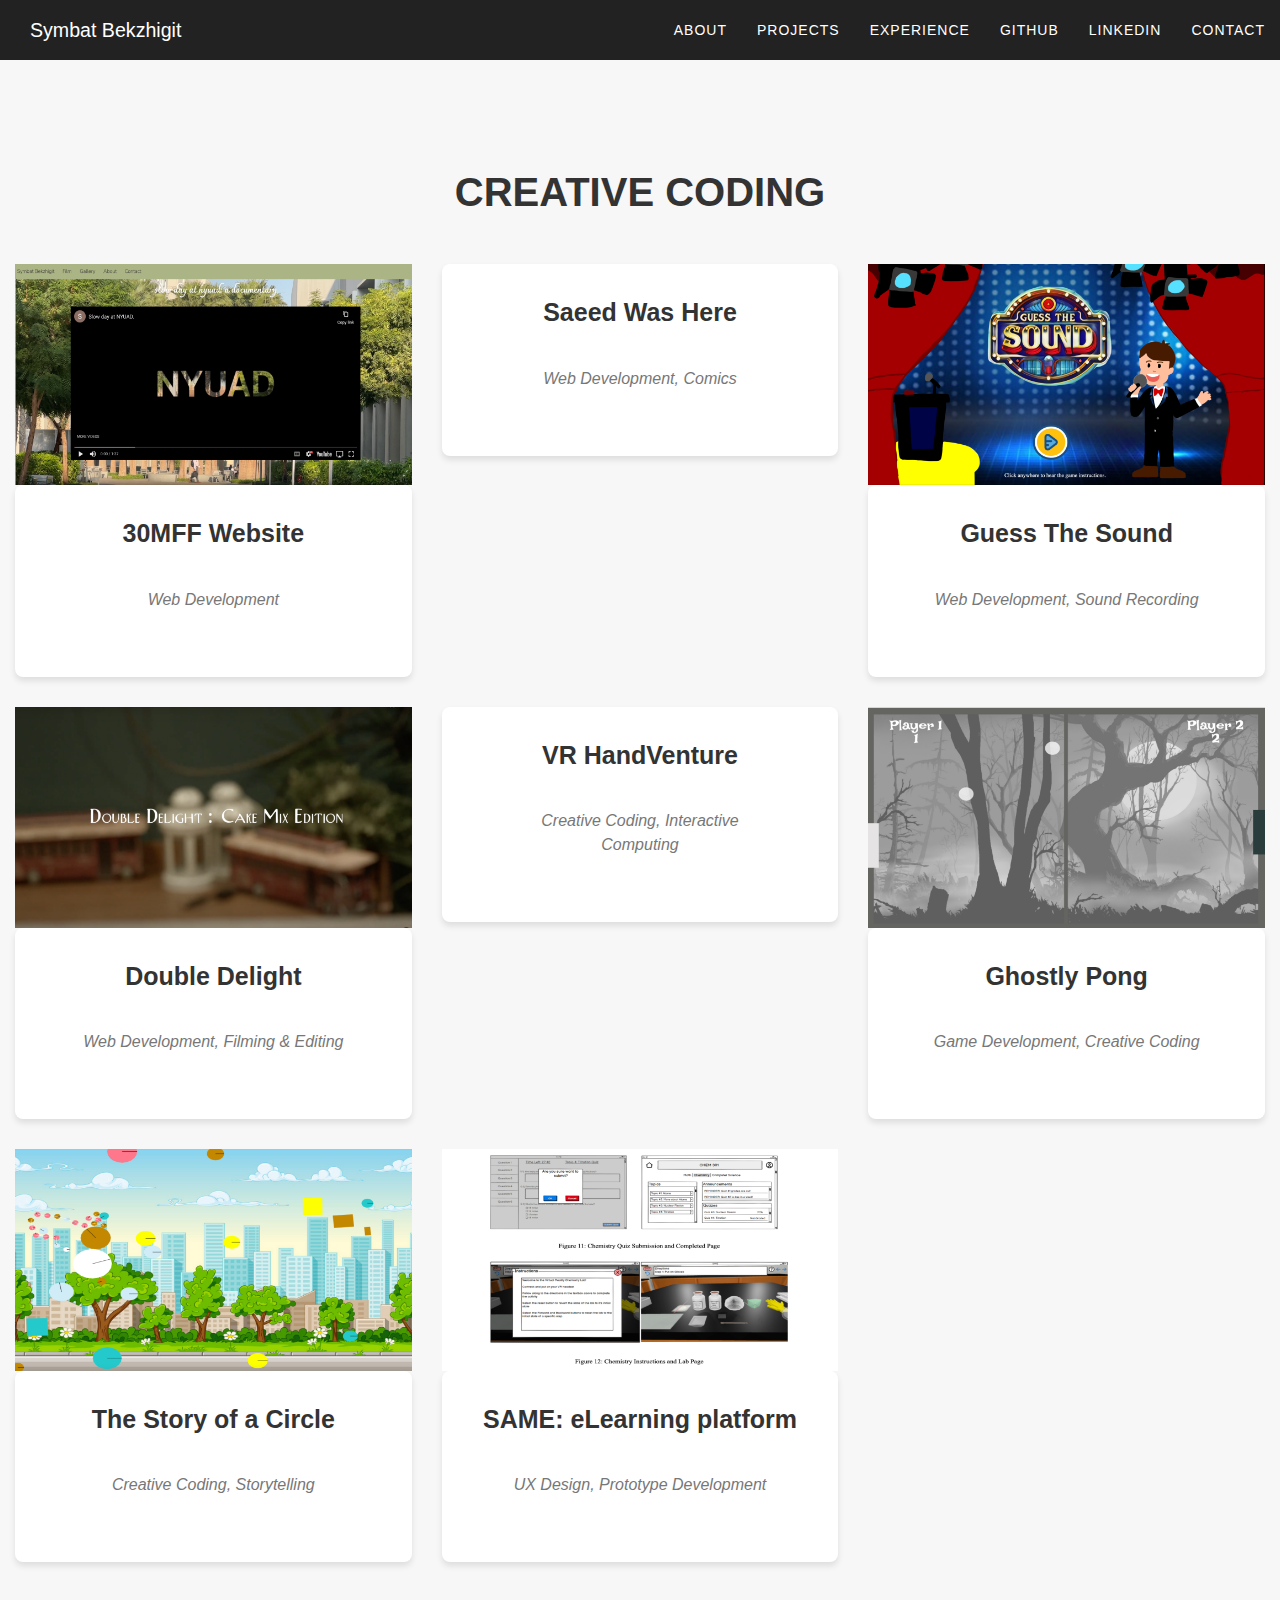
==== creative-coding.html @ 3a305be2 "Separated projects by respective fields" ====
<!DOCTYPE html>
<html lang="en" >
<head>
  <meta charset="UTF-8">
  <title>Portfolio</title>
  <link rel='stylesheet' href='//ajax.googleapis.com/ajax/libs/jqueryui/1.11.2/themes/smoothness/jquery-ui.css'>
<link rel='stylesheet' href='//maxcdn.bootstrapcdn.com/bootstrap/3.2.0/css/bootstrap.min.css'>
<link rel='stylesheet' href='https://startbootstrap.com/templates/agency/font-awesome-4.1.0/css/font-awesome.min.css'><link rel="stylesheet" href="./style.css">
<link href="https://cdnjs.cloudflare.com/ajax/libs/font-awesome/4.7.0/css/font-awesome.min.css" rel="stylesheet">

</head>
<body>
<!-- partial:index.partial.html -->
<body id="page-top" class="index" data-pinterest-extension-installed="cr1.3.4">

    <!-- Navigation -->
    <nav class="navbar navbar-default navbar-fixed-top navbar-shrink">
        <div class="container">
            <!-- Brand and toggle get grouped for better mobile display -->
            <div class="navbar-header page-scroll">
                <button type="button" class="navbar-toggle" data-toggle="collapse" data-target="#bs-example-navbar-collapse-1">
                    <span class="sr-only">Toggle navigation</span>
                    <span class="icon-bar"></span>
                    <span class="icon-bar"></span>
                    <span class="icon-bar"></span>
                </button>
                <a class="navbar-brand page-scroll" href="index.html">Symbat Bekzhigit</a>
            </div>

            <!-- Collect the nav links, forms, and other content for toggling -->
            <div class="collapse navbar-collapse" id="bs-example-navbar-collapse-1">
                <ul class="nav navbar-nav navbar-right">
                    <li class="hidden active">
                        <a href="#page-top"></a>
                    </li>
                    <li class="">
                        <a class="page-scroll" href="index.html">About</a>
                    </li>
                    <li class="">
                        <a class="page-scroll" href="projects.html">Projects</a>
                    </li>
                    <li class="">
                        <a class="page-scroll" href="experience.html">Experience</a>
                    </li>
                    <li class="">
                        <a class="page-scroll" href="https://github.com/symbat-bekzhigit" target="_blank">GitHub</a>
                    </li>
                    <li class="">
                        <a class="page-scroll" href="https://www.linkedin.com/in/symbatbekzhigit/" target="_blank">LinkedIn</a>
                    </li>
                    <li class="">
                        <a class="page-scroll" href="mailto:sb7971@nyu.edu" target="_blank">Contact</a>
                    </li>
                </ul>
            </div>
            <!-- /.navbar-collapse -->
        </div>
        <!-- /.container-fluid -->
    </nav>



    <section id="portfolio" class="bg-light-gray">
        <div class="container">
            <div class="row">
                <div class="col-lg-12 text-center">
                    <h2 class="section-heading">Creative Coding</h2>
                </div>
            </div>
            <div class="row">
                <div class="col-md-4 col-sm-6 portfolio-item">
                    <a href="#portfolioModal1" class="portfolio-link" data-toggle="modal">
                        <div class="portfolio-hover">
                            <div class="portfolio-hover-content">
                                <i class="fa fa-plus fa-3x"></i>
                            </div>
                        </div>
                        <img src="./images/30mff_image.png" class="img-responsive" alt="">

                    </a>
                    <div class="portfolio-caption">
                        <h4>30MFF Website</h4>
                        <p class="text-muted">Web Development</p>
                    </div>
                </div>
                <div class="col-md-4 col-sm-6 portfolio-item">
                    <a href="#portfolioModal2" class="portfolio-link" data-toggle="modal">
                        <div class="portfolio-hover">
                            <div class="portfolio-hover-content">
                                <i class="fa fa-plus fa-3x"></i>
                            </div>
                        </div>
                        <img src="./images/comic_image.png" class="img-responsive" alt="">
                    </a>
                    <div class="portfolio-caption">
                        <h4>Saeed Was Here</h4>
                        <p class="text-muted">Web Development, Comics</p>
                    </div>
                </div>
                <div class="col-md-4 col-sm-6 portfolio-item">
                    <a href="#portfolioModal3" class="portfolio-link" data-toggle="modal">
                        <div class="portfolio-hover">
                            <div class="portfolio-hover-content">
                                <i class="fa fa-plus fa-3x"></i>
                            </div>
                        </div>
                        <img src="./images/gts_image.png" class="img-responsive" alt="">
                    </a>
                    <div class="portfolio-caption">
                        <h4>Guess The Sound</h4>
                        <p class="text-muted">Web Development, Sound Recording</p>
                    </div>
                </div>
                <div class="col-md-4 col-sm-6 portfolio-item">
                    <a href="#portfolioModal4" class="portfolio-link" data-toggle="modal">
                        <div class="portfolio-hover">
                            <div class="portfolio-hover-content">
                                <i class="fa fa-plus fa-3x"></i>
                            </div>
                        </div>
                        <img src="./images/dd_image.png" class="img-responsive" alt="">
                    </a>
                    <div class="portfolio-caption">
                        <h4>Double Delight</h4>
                        <p class="text-muted">Web Development, Filming & Editing</p>
                    </div>
                </div>
                <div class="col-md-4 col-sm-6 portfolio-item">
                    <a href="#portfolioModal5" class="portfolio-link" data-toggle="modal">
                        <div class="portfolio-hover">
                            <div class="portfolio-hover-content">
                                <i class="fa fa-plus fa-3x"></i>
                            </div>
                        </div>
                        <img src="./images/handventure_image.png" class="img-responsive" alt="">
                    </a>
                    <div class="portfolio-caption">
                        <h4>VR HandVenture</h4>
                        <p class="text-muted">Creative Coding, Interactive Computing</p>
                    </div>
                </div>

                <div class="col-md-4 col-sm-6 portfolio-item">
                    <a href="#portfolioModal6" class="portfolio-link" data-toggle="modal">
                        <div class="portfolio-hover">
                            <div class="portfolio-hover-content">
                                <i class="fa fa-plus fa-3x"></i>
                            </div>
                        </div>
                        <img src="./images/pong_image.png" class="img-responsive" alt="">
                    </a>
                    <div class="portfolio-caption">
                        <h4>Ghostly Pong</h4>
                        <p class="text-muted">Game Development, Creative Coding</p>
                    </div>
                </div>

                <div class="col-md-4 col-sm-6 portfolio-item">
                    <a href="#portfolioModal7" class="portfolio-link" data-toggle="modal">
                        <div class="portfolio-hover">
                            <div class="portfolio-hover-content">
                                <i class="fa fa-plus fa-3x"></i>
                            </div>
                        </div>
                        <img src="./images/storycircle_image.png" class="img-responsive" alt="">
                    </a>
                    <div class="portfolio-caption">
                        <h4>The Story of a Circle</h4>
                        <p class="text-muted">Creative Coding, Storytelling</p>
                    </div>
                </div>

                <div class="col-md-4 col-sm-6 portfolio-item">
                    <a href="#portfolioModal8" class="portfolio-link" data-toggle="modal">
                        <div class="portfolio-hover">
                            <div class="portfolio-hover-content">
                                <i class="fa fa-plus fa-3x"></i>
                            </div>
                        </div>
                        <img src="./images/same_image.png" class="img-responsive" alt="">
                    </a>
                    <div class="portfolio-caption">
                        <h4>SAME: eLearning platform
                        </h4>
                        <p class="text-muted">UX Design, Prototype Development</p>
                    </div>
                </div>
            </div>
        </div>
    </section>



    <!-- Portfolio Modals -->
    <!-- Use the modals below to showcase details about your portfolio projects! -->

    <!-- Portfolio Modal 1 -->
    <div class="portfolio-modal modal fade" id="portfolioModal1" tabindex="-1" role="dialog" aria-hidden="true">
        <div class="modal-content">
            <div class="close-modal" data-dismiss="modal">
                <div class="lr">
                    <div class="rl">
                    </div>
                </div>
            </div>
            <div class="container">
                <div class="row">
                    <div class="col-lg-8 col-lg-offset-2">
                        <div class="modal-body">
                            <!-- Project Details Go Here -->
                            <h2>30MFF Website</h2>
                            <p class="item-intro text-muted">HTML, CSS, JavaScript</p>
                            <img class="img-responsive" src="./images/30mff_image.png" alt="">
                            <p>This project is a website that lets the viewer embark on a digital voyage through the tranquil enclaves of NYUAD campus. Offering a serene escape from the usual campus commotion, it invites visitors to explore the quieter facets of university life through a captivating blend of videography and photography.
                                This website serves as a digital diary of my experience at NYUAD, capturing moments of tranquility amidst the bustling energy of campus. Embracing a theme of introspection, each element - from the handwritten letter greeting visitors to the calming color palette - invites viewers to pause, reflect, and immerse themselves in the peaceful essence of our campus.
                                The aim is simple: to transport visitors to a state of serene contemplation. By meticulously curating content and design, I endeavor to create an immersive experience that resonates deeply with viewers. Whether you're a current student seeking solace or a prospective visitor curious about campus life, this project offers and emphasizes the importance of tranquil escape from the chaos of everyday life.
                                </p>
                            <ul class="list-inline">
                                <li>Date: Feb 2014</li>
                                <li>Category: Web Development, Filming, Storytelling</li>
                            </ul>
                            <a href="https://github.com/symbat-bekzhigit/NYUAD-website" class="btn btn-primary" role="button">
                                <i class="fa fa-times"></i> Source Code
                            </a>
                            <a href="https://symbat-bekzhigit.github.io/NYUAD-website/" class="btn btn-primary" role="button">
                                <i class="fa fa-times"></i> Live Demo
                            </a>
                        </div>
                    </div>
                </div>
            </div>
        </div>
    </div>

    <!-- Portfolio Modal 2 -->
    <div class="portfolio-modal modal fade" id="portfolioModal2" tabindex="-1" role="dialog" aria-hidden="true">
        <div class="modal-content">
            <div class="close-modal" data-dismiss="modal">
                <div class="lr">
                    <div class="rl">
                    </div>
                </div>
            </div>
            <div class="container">
                <div class="row">
                    <div class="col-lg-8 col-lg-offset-2">
                        <div class="modal-body">
                            <h2>Saeed Was Here</h2>
                            <p class="item-intro text-muted">HTML, CSS, JavaScript</p>
                            <img class="img-responsive img-centered" src="./images/comic_image.png" alt="">
                            <p>“Saeed Was Here” is the story about an Emirati boy ghost named Saeed who lives in the library at NYU Abu Dhabi. Saeed used to be a young boy from the UAE, but now he's a mischievous spirit who likes to scare students away from his favorite bookshelves. “Saeed Was Here” is a cheerful story with the spooky elements portrayed in the artistic and interactive elements of the comics, including sound, selection of the desired ending, and easy navigation when reading the comics. All of these elements create funny and spooky vibe, engaging the reader’s attention starting from the first page.
                            </p>
                            <p>This was a team project. Other contributors are Tomiris Suleimenova, Mariam Al Khoori, and Amal Almazrouei. </p>
                            <ul class="list-inline">
                                <li>Date: Mar 2024</li>
                                <li>Category: Web Development, Comics, Storytelling</li>
                            </ul>
                            <a href="https://github.com/tomiesul/Assignment2_Comics_Group1/tree/main/comics" class="btn btn-primary" role="button">
                                <i class="fa fa-times"></i> Source Code
                            </a>
                            <a href="https://tomiesul.github.io/Assignment2_Comics_Group1/comics/index.html" class="btn btn-primary" role="button">
                                <i class="fa fa-times"></i> Live Demo
                            </a>
                        </div>
                    </div>
                </div>
            </div>
        </div>
    </div>

    <!-- Portfolio Modal 3 -->
    <div class="portfolio-modal modal fade" id="portfolioModal3" tabindex="-1" role="dialog" aria-hidden="true">
        <div class="modal-content">
            <div class="close-modal" data-dismiss="modal">
                <div class="lr">
                    <div class="rl">
                    </div>
                </div>
            </div>
            <div class="container">
                <div class="row">
                    <div class="col-lg-8 col-lg-offset-2">
                        <div class="modal-body">
                            <!-- Project Details Go Here -->
                            <h2>Guess The Sound</h2>
                            <p class="item-intro text-muted">HTML, CSS, JavaScript</p>
                            <img class="img-responsive img-centered" src="./images/gts_image.png" alt="">
                            <p>The sound project was inspired by the social media trends of ASMR and Mukbangs to depict an engaging online experience akin to a TV game show. Typically ASMR represents trying to come up with different sounds to make the listener feel a ticklish feeling, while Mukbangs are generally eating on camera. The team wanted to combine the audio-entertaining components of both to create the “Late Night Guess the Sound” quiz. Through creative design and development, the website showcases an exciting sound guessing game having the players immerse themselves in a variety of audio challenges, where their keen ears are put to the test. Each round presents a diverse array of sounds and expects participants to decipher their origins. With each correct guess, players earn points. Structured into two distinct question types, the game offers variety and complexity. Type 1 questions consist of multiple-choice options, asking to guess the identity of a single sound. Meanwhile, Type 2 questions elevate the stakes, presenting similar sounds alongside a keyword, challenging players to discern the most fitting match. With only accurate answers contributing to their cumulative score, players are pushed to guess correctly to get the most points.
                                </p>
                            <p>This was a team project. Other contributors are Tomiris Suleimenova, Khadija Khalid, and Sara Alameri. </p>
                            <ul class="list-inline">
                                <li>Date: Apr 2014</li>
                                <li>Category: Web Development, Sound recording & editing, Storytelling</li>
                            </ul>
                            <a href="https://github.com/symbat-bekzhigit/guess-the-sound-game" class="btn btn-primary" role="button">
                                <i class="fa fa-times"></i> Source Code
                            </a>
                            <a href="https://symbat-bekzhigit.github.io/guess-the-sound-game/" class="btn btn-primary" role="button">
                                <i class="fa fa-times"></i> Live Demo
                            </a>
                        </div>
                    </div>
                </div>
            </div>
        </div>
    </div>

    <!-- Portfolio Modal 4 -->
    <div class="portfolio-modal modal fade" id="portfolioModal4" tabindex="-1" role="dialog" aria-hidden="true">
        <div class="modal-content">
            <div class="close-modal" data-dismiss="modal">
                <div class="lr">
                    <div class="rl">
                    </div>
                </div>
            </div>
            <div class="container">
                <div class="row">
                    <div class="col-lg-8 col-lg-offset-2">
                        <div class="modal-body">
                            <!-- Project Details Go Here -->
                            <h2>Double Delight</h2>
                            <p class="item-intro text-muted">HTML, CSS, JavaScript, Adobe Premiere Pro, Adobe After Effects</p>
                            <img class="img-responsive img-centered" src="./images/dd_image.png" alt="">
                            <p>This project aims to establish an innovative video channel to engage audiences to learn how to cook effectively via interactive video tutorials. Following the example of the picturesque, low-fi, faceless cooking videos on YouTube and Instagram, we shot our videos to emphasise a peaceful visual style, which is characterised with soft light and body language as an expressive element. The website focuses on using one general cake mix and subsequently, through different video routes, it teaches users to make two separate recipes. Viewers are guided to pick their base recipe from pre-selected options, and are then invited to customise their creation by using the various decorative options that are displayed later on. The aim was to create an immersive and interactive experience so the videos not only teach but also entertain, offering relaxing visuals and stimulating audience participation during the process. 
                            </p>
                            <p>This was a team project. Other contributors are Khadija Khalid, Mariam Al Khoori, and Faizan Raza.</p>
                            <ul class="list-inline">
                                <li>Date: Apr 2014</li>
                                <li>Category: Web Development, Filming & Editing, Storytelling</li>
                            </ul>
                            <a href="https://github.com/faizanraza09/Double-Delight" class="btn btn-primary" role="button">
                                <i class="fa fa-times"></i> Source Code
                            </a>
                            <a href="https://faizanraza09.github.io/Double-Delight/" class="btn btn-primary" role="button">
                                <i class="fa fa-times"></i> Live Demo
                            </a>
                        </div>
                    </div>
                </div>
            </div>
        </div>
    </div>

    <!-- Portfolio Modal 5 -->
    <div class="portfolio-modal modal fade" id="portfolioModal5" tabindex="-1" role="dialog" aria-hidden="true">
        <div class="modal-content">
            <div class="close-modal" data-dismiss="modal">
                <div class="lr">
                    <div class="rl">
                    </div>
                </div>
            </div>
            <div class="container">
                <div class="row">
                    <div class="col-lg-8 col-lg-offset-2">
                        <div class="modal-body">
                            <!-- Project Details Go Here -->
                            <h2>VR HandVenture</h2>
                            <p class="item-intro text-muted">C++, JavaScript on p5.js, Arduino, CSS, HTML</p>
                            <img class="img-responsive img-centered" src="./images/handventure_image.png" alt="">
                            <p>As the name of the project suggests, for my final project I created the “VR” gloves that allows the user to control the hand movement and explore different places of Kazakhstan through their panorama images. I have always been fascinated by the beauty of my country, and I want other people to see those beautiful places as well. The destination points that the user can explore include a variety of landscapes, starting from dense forests and mountain lakes, and ending with deserts and canyons.
                            </p>
                            <ul class="list-inline">
                                <li>Date: May 2023</li>
                                <li>Category: Creative Coding, Interactive Computing</li>
                            </ul>
                            <a href="https://github.com/symbat-bekzhigit/VR-HandVenture" class="btn btn-primary" role="button">
                                <i class="fa fa-times"></i> Source Code
                            </a>
                            <a href="https://youtu.be/LoHQYJpVKYc" class="btn btn-primary" role="button">
                                <i class="fa fa-times"></i> Live Demo
                            </a>
                        </div>
                    </div>
                </div>
            </div>
        </div>
    </div>

    <!-- Portfolio Modal 6 -->
    <div class="portfolio-modal modal fade" id="portfolioModal6" tabindex="-1" role="dialog" aria-hidden="true">
        <div class="modal-content">
            <div class="close-modal" data-dismiss="modal">
                <div class="lr">
                    <div class="rl">
                    </div>
                </div>
            </div>
            <div class="container">
                <div class="row">
                    <div class="col-lg-8 col-lg-offset-2">
                        <div class="modal-body">
                            <!-- Project Details Go Here -->
                            <h2>Ghostly Pong</h2>
                            <p class="item-intro text-muted">JavaScript on p5.js, CSS, HTML</p>
                            <img class="img-responsive img-centered" src="./images/pong_image.png" alt="">
                            <p>Ghostly Pong is a modification of Ping Pong game where, instead of playing with one disk, the players play with two, and the disks will keep periodically disappearing and reappearing during the game, just like a ghost.</p>
                            <ul class="list-inline">
                                <li>Date: Mar 2023</li>
                                <li>Category: Game Development, Creative Coding</li>
                            </ul>
                            <a href="https://github.com/symbat-bekzhigit/Ghostly-Pong" class="btn btn-primary" role="button">
                                <i class="fa fa-times"></i> Source Code
                            </a>
                            <a href="https://editor.p5js.org/symbatb/sketches/LKhQtZmjB" class="btn btn-primary" role="button">
                                <i class="fa fa-times"></i> Live Demo
                            </a>
                        </div>
                    </div>
                </div>
            </div>
        </div>
    </div>


    <!-- Portfolio Modal 7 -->
    <div class="portfolio-modal modal fade" id="portfolioModal7" tabindex="-1" role="dialog" aria-hidden="true">
        <div class="modal-content">
            <div class="close-modal" data-dismiss="modal">
                <div class="lr">
                    <div class="rl">
                    </div>
                </div>
            </div>
            <div class="container">
                <div class="row">
                    <div class="col-lg-8 col-lg-offset-2">
                        <div class="modal-body">
                            <!-- Project Details Go Here -->
                            <h2>The Story of a Circle</h2>
                            <p class="item-intro text-muted">C++ on OpenFrameworks, ofxBox2D addon</p>
                            <img class="img-responsive img-centered" src="./images/storycircle_image.png" alt="">
                            <p>In this interactive storytelling experience, I tell the story of adapting to a new environment (or overcoming a crisis) through the use of the features of the ofBox2D addon. The main protagonist of this story is a white circle and the story consists of 3 phases: React, Adapt, and Evolve.
                            </p>
                            <ul class="list-inline">
                                <li>Date: Oct 2021</li>
                                <li>Category: Creative Coding, Storytelling</li>
                            </ul>
                            <a href="https://github.com/symbat-bekzhigit/projects/tree/main/assignment3" class="btn btn-primary" role="button">
                                <i class="fa fa-times"></i> Source Code
                            </a>
                            <a href="https://youtu.be/-3XAeNVEGM4" class="btn btn-primary" role="button">
                                <i class="fa fa-times"></i> Live Demo
                            </a>
                        </div>
                    </div>
                </div>
            </div>
        </div>
    </div>




    <!-- Portfolio Modal 8 -->
    <div class="portfolio-modal modal fade" id="portfolioModal8" tabindex="-1" role="dialog" aria-hidden="true">
        <div class="modal-content">
            <div class="close-modal" data-dismiss="modal">
                <div class="lr">
                    <div class="rl">
                    </div>
                </div>
            </div>
            <div class="container">
                <div class="row">
                    <div class="col-lg-8 col-lg-offset-2">
                        <div class="modal-body">
                            <!-- Project Details Go Here -->
                            <h2>SAME: eLearning platform</h2>
                            <p class="item-intro text-muted">Balsamiq</p>
                            <img class="img-responsive img-centered" src="./images/same_image.png" alt="">
                            <p>In this interactive storytelling experience, I tell the story of adapting to a new environment (or overcoming a crisis) through the use of the features of the ofBox2D addon. The main protagonist of this story is a white circle and the story consists of 3 phases: React, Adapt, and Evolve.
                            </p>
                            <ul class="list-inline">
                                <li>Date: Dec 2023</li>
                                <li>Category: UX Design, User Research, Prototype Development</li>
                            </ul>
                            <a href="https://github.com/symbat-bekzhigit/SAME-Complementary-eLearning-platform/blob/main/README.md" class="btn btn-primary" role="button">
                                <i class="fa fa-times"></i> Learn More
                            </a>
                        </div>
                    </div>
                </div>
            </div>
        </div>
    </div>


    <!-- jQuery Version 1.11.0 -->
    <script src="https://raw.githubusercontent.com/IronSummitMedia/startbootstrap/gh-pages/templates/agency/js/jquery-1.11.0.js"></script>

    <!-- Bootstrap Core JavaScript -->
    <script src="https://raw.githubusercontent.com/IronSummitMedia/startbootstrap/gh-pages/templates/agency/js/bootstrap.min.js"></script>

    <!-- Plugin JavaScript -->
    <script src="https://cdnjs.cloudflare.com/ajax/libs/jquery-easing/1.3/jquery.easing.min.js"></script>
    <script src="https://raw.githubusercontent.com/IronSummitMedia/startbootstrap/gh-pages/templates/agency/js/classie.js"></script>
    <script src="https://raw.githubusercontent.com/IronSummitMedia/startbootstrap/gh-pages/templates/agency/js/cbpAnimatedHeader.js"></script>

    <!-- Contact Form JavaScript -->
    <script src="https://raw.githubusercontent.com/IronSummitMedia/startbootstrap/gh-pages/templates/agency/js/jqBootstrapValidation.js"></script>
    <script src="https://raw.githubusercontent.com/IronSummitMedia/startbootstrap/gh-pages/templates/agency/js/contact_me.js"></script>


<span style="height: 20px; width: 40px; min-height: 20px; min-width: 40px; position: absolute; opacity: 0.85; z-index: 8675309; display: none; cursor: pointer; background-image: url([data-uri]);"></span></body>
<!-- partial -->
  <script src='//cdnjs.cloudflare.com/ajax/libs/jquery/2.1.3/jquery.min.js'></script>
<script src='//ajax.googleapis.com/ajax/libs/jqueryui/1.11.2/jquery-ui.min.js'></script>
<script src='//maxcdn.bootstrapcdn.com/bootstrap/3.2.0/js/bootstrap.min.js'></script><script  src="./script.js"></script>

</body>
</html>


<!-- Templates used in this project:
    https://codepen.io/celincky/pen/abPjZb 
    https://codepen.io/ghaste/pen/YzBJWgL?editors=0110
    ..
-->
---- style.css ----
/*!
 * Start Bootstrap - Agency Bootstrap Theme (https://startbootstrap.com)
 * Code licensed under the Apache License v2.0.
 * For details, see http://www.apache.org/licenses/LICENSE-2.0.
 */



body {
    overflow-x: hidden;
    font-family: "Roboto Slab","Helvetica Neue",Helvetica,Arial,sans-serif;

}

.text-muted {
    color: #777;
}

.text-primary {
    color: #dfd4fe;
}

p {
    font-size: 16px;
    line-height: 1.5;
}

p.large {
    font-size: 16px;
}

a,
a:hover,
a:focus,
a:active,
a.active {
    outline: 0;
}

a {
    color: #dfd4fe;
}

a:hover,
a:focus,
a:active,
a.active {
    color: #dfd4fe;
}

h1,
h2,
h3,
h4,
h5,
h6 {
    text-transform: uppercase;
    font-family: Montserrat,"Helvetica Neue",Helvetica,Arial,sans-serif;
    font-weight: 700;
}

.img-centered {
    margin: 0 auto;
}

.bg-light-gray {
    background-color: #f7f7f7;
}

.bg-darkest-gray {
    background-color: #222;
}

.btn-primary {
    border-color: #B9A0FF;
    text-transform: uppercase;
    font-family: Montserrat,"Helvetica Neue",Helvetica,Arial,sans-serif;
    font-weight: 700;
    color: black;
    background-color: #dfd4fe;
}

.btn-primary:hover,
.btn-primary:focus,
.btn-primary:active,
.btn-primary.active,
.open .dropdown-toggle.btn-primary {
    border-color: #B9A0FF;
    color: #fff;
    background-color: #B9A0FF;
}

.btn-primary:active,
.btn-primary.active,
.open .dropdown-toggle.btn-primary {
    background-image: none;
}

.btn-primary.disabled,
.btn-primary[disabled],
fieldset[disabled] .btn-primary,
.btn-primary.disabled:hover,
.btn-primary[disabled]:hover,
fieldset[disabled] .btn-primary:hover,
.btn-primary.disabled:focus,
.btn-primary[disabled]:focus,
fieldset[disabled] .btn-primary:focus,
.btn-primary.disabled:active,
.btn-primary[disabled]:active,
fieldset[disabled] .btn-primary:active,
.btn-primary.disabled.active,
.btn-primary[disabled].active,
fieldset[disabled] .btn-primary.active {
    border-color: #B9A0FF;
    background-color: #B9A0FF;
}

.btn-primary .badge {
    color: #dfd4fe;
    background-color: #fff;
}

.btn-xl {
    padding: 15px 25px;
    border-color: #dfd4fe;
    border-radius: 3px;
    text-transform: uppercase;
    font-family: Montserrat,"Helvetica Neue",Helvetica,Arial,sans-serif;
    font-size: 1em;
    font-weight: 700;
    color: #fff;
    background-color: #B9A0FF;
}

.btn-xl:hover,
.btn-xl:focus,
.btn-xl:active,
.btn-xl.active,
.open .dropdown-toggle.btn-xl {
    border-color: #B9A0FF;
    color: #fff;
    background-color: #B9A0FF;
}

.btn-xl:active,
.btn-xl.active,
.open .dropdown-toggle.btn-xl {
    background-image: none;
}

.btn-xl.disabled,
.btn-xl[disabled],
fieldset[disabled] .btn-xl,
.btn-xl.disabled:hover,
.btn-xl[disabled]:hover,
fieldset[disabled] .btn-xl:hover,
.btn-xl.disabled:focus,
.btn-xl[disabled]:focus,
fieldset[disabled] .btn-xl:focus,
.btn-xl.disabled:active,
.btn-xl[disabled]:active,
fieldset[disabled] .btn-xl:active,
.btn-xl.disabled.active,
.btn-xl[disabled].active,
fieldset[disabled] .btn-xl.active {
    border-color: #B9A0FF;
    background-color: #B9A0FF;
}

.btn-xl .badge {
    color: #B9A0FF;
    background-color: #fff;
}

.navbar-default {
    border-color: transparent;
    background-color: #222;
}

.navbar-default .navbar-brand {
    font-family: "Kaushan Script","Helvetica Neue",Helvetica,Arial,cursive;
    color: white;
    text-align: left; /* Ensure alignment */


}

.navbar-default .navbar-brand:hover,
.navbar-default .navbar-brand:focus,
.navbar-default .navbar-brand:active,
.navbar-default .navbar-brand.active {
    color: #B9A0FF;
}

.navbar-default .navbar-collapse {
    border-color: rgba(255,255,255,.02);
}

.navbar-default .navbar-toggle {
    border-color: #B9A0FF;
    background-color: #B9A0FF;
}

.navbar-default .navbar-toggle .icon-bar {
    background-color: #fff;
}

.navbar-default .navbar-toggle:hover,
.navbar-default .navbar-toggle:focus {
    background-color: #B9A0FF;
}

.navbar-default .nav li a {
    text-transform: uppercase;
    font-family: Montserrat,"Helvetica Neue",Helvetica,Arial,sans-serif;
    font-weight: 350;
    letter-spacing: 1px;
    color: #fff;
}

.navbar-default .nav li a:hover,
.navbar-default .nav li a:focus {
    outline: 0;
    color: #B9A0FF;
}

.navbar-default .navbar-nav>.active>a {
    border-radius: 0;
    color: #fff;
    background-color: #B9A0FF;
}

.navbar-default .navbar-nav>.active>a:hover,
.navbar-default .navbar-nav>.active>a:focus {
    color: #fff;
    background-color: #B9A0FF;
}

.navbar-default.navbar-shrink .navbar-brand {
    margin-left: 0; /* Remove the negative margin */
    white-space: nowrap; /* Prevent the text from breaking into multiple lines */
    overflow: hidden; /* Avoid overflow outside the navbar */
    text-overflow: ellipsis; /* Add ellipsis if the text is too long */
    padding-left: 15px; /* Adjust this value as needed */
}

.container {
    width: 100%; /* Make it span the full width of the window */
    max-width: 100%; 
    margin-right: 0;
    margin-left: 0;
}

@media(min-width:768px) {
    .navbar-default {
        padding: 10px 0;
        border: 0;
        background-color: transparent;
        -webkit-transition: padding .3s;
        -moz-transition: padding .3s;
        transition: padding .3s;
    }

    .navbar-default .navbar-brand {
        /* font-size: 10em; */
        -webkit-transition: all .3s;
        -moz-transition: all .3s;
        transition: all .3s;
        text-align: left; /* Ensure alignment */

    }

    .navbar-default .navbar-nav>.active>a {
        border-radius: 10px;
    }

    .navbar-default.navbar-shrink {
        /* header padding */
        padding: 5px 0; 
        background-color: #222;
    }

    .navbar-default.navbar-shrink .navbar-brand {
        font-size: 1.4em;
        margin-left: 0; /* Remove the negative margin */
        white-space: nowrap; /* Prevent the text from breaking into multiple lines */
        overflow: hidden; /* Avoid overflow outside the navbar */
        text-overflow: ellipsis; /* Add ellipsis if the text is too long */
        padding-left: 15px; /* Adjust this value as needed */
    }

    .container {
        width: 100%; /* Make it span the full width of the window */
        max-width: 100%; 
        margin-right: 0;
        margin-left: 0;
    }
}

/* the introduction part */
header {
    text-align: center;
    color: black;
    background-attachment: scroll;
    background-image: url("./images/background.jpg");
    background-position: center center;
    background-repeat: none;
    -webkit-background-size: cover;
    -moz-background-size: cover;
    background-size: cover;
    -o-background-size: cover;
}

header .intro-text {
    padding-top: 150px;
    padding-bottom: 100px;
    display: grid;
    place-items: center;
}

/* small and medium window size */

header .intro-text .intro-lead-in {
    margin-bottom: 15px;
    font-family: "Droid Serif","Helvetica Neue",Helvetica,Arial,sans-serif;
    font-size: 30px;
    font-style: italic;
    line-height: 35px;

    width: 17ch;
    animation: typing 2s steps(17), blink .5s step-end infinite alternate;
    white-space: nowrap;
    overflow: hidden;
    border-right: 3px solid;
}

header .intro-text .intro-heading {
    margin-bottom: 25px;
    text-transform: lowercase;
    font-family: Montserrat,"Helvetica Neue",Helvetica,Arial,sans-serif;
    font-size: 1em;
    font-weight: 700;
    line-height: 50px;
    font-style: normal;
}

@keyframes typing {
    from {
      width: 0
    }
  }
      
@keyframes blink {
50% {
    border-color: transparent
}
}


/* large window size */

@media(min-width:768px) {
    header .intro-text {
        padding-top: 300px;
        padding-bottom: 250px;
        display: grid;
        place-items: center;
    }

    header .intro-text .intro-lead-in {
        margin-bottom: 25px;
        font-family: "Droid Serif","Helvetica Neue",Helvetica,Arial,sans-serif;
        font-size: 45px;
        font-style: italic;
        line-height: 50px;

        width: 17ch;
        animation: typing 2s steps(17), blink .5s step-end infinite alternate;
        white-space: nowrap;
        overflow: hidden;
        border-right: 3px solid;
    }
      

    header .intro-text .intro-heading {
        margin-bottom: 45px;
        text-transform: lowercase;
        font-family: Montserrat,"Helvetica Neue",Helvetica,Arial,sans-serif;
        font-size: 1.4em;
        font-weight: 600;
        line-height: 50px;
        font-style: normal;
    }
}

section {
    padding: 100px 0;
}

section h2.section-heading {
    margin-bottom: 50px;
    font-size: 40px;
}

section h3.section-subheading {
    margin-top: 50px;
    margin-bottom: 50px;
    margin-left: 90px;
    margin-right: 90px;
    text-transform: none;
    font-family: "Droid Serif","Helvetica Neue",Helvetica,Arial,sans-serif;
    font-size: 16px;
    font-weight: 400;
    line-height: 1.5;

}

@media(min-width:768px) {
    section {
        padding: 150px 0;
    }
}

.service-heading {
    margin: 15px 0;
    text-transform: none;
}

/* changes for new 3 blocks start here */

#portfolio .portfolio-item {
    right: 0;
    margin: 0 0 15px;
    /* margin: 0 0 30px; */

}
    
#portfolio .portfolio-caption {
    text-align: center;
    background: black;
    padding: 20px;
    border-radius: 8px;
    box-shadow: 0 4px 6px rgba(0, 0, 0, 0.1);
}


/* Make entire portfolio block clickable */
.portfolio-item-link {
    display: block; 
    text-decoration: none;
    color: inherit; 
  }
  
  /* Add hover effect for the entire block */
  .portfolio-item-link:hover .portfolio-hover {
    opacity: 1; 

  }

  .portfolio-item-link:hover {
    transform: scale(1.05);
    background: #B9A0FF;
    border-radius: 8px;
  }
  

/* for project modals */

#portfolio .portfolio-item .portfolio-link {
    display: block;
    position: relative;
    margin: 0 auto;
    max-width: 400px;
}

#portfolio .portfolio-item .portfolio-link .portfolio-hover {
    position: absolute;
    width: 100%;
    height: 100%;
    opacity: 0;
    background: #B9A0FF;
    -webkit-transition: all ease .5s;
    -moz-transition: all ease .5s;
    transition: all ease .5s;
}

#portfolio .portfolio-item .portfolio-link .portfolio-hover:hover {
    opacity: 1;
}

#portfolio .portfolio-item .portfolio-link .portfolio-hover .portfolio-hover-content {
    position: absolute;
    top: 50%;
    width: 100%;
    height: 20px;
    margin-top: -12px;
    text-align: center;
    font-size: 20px;
    color: #fff;
}

#portfolio .portfolio-item .portfolio-link .portfolio-hover .portfolio-hover-content i {
    margin-top: -12px;
}

#portfolio .portfolio-item .portfolio-link .portfolio-hover .portfolio-hover-content h3,
#portfolio .portfolio-item .portfolio-link .portfolio-hover .portfolio-hover-content h4 {
    margin: 0;
}

#portfolio .portfolio-item .portfolio-caption {
    margin: 0 auto;
    padding: 25px;
    max-width: 400px;
    text-align: center;
    background-color: #fff;
}

#portfolio .portfolio-item .portfolio-caption h4 {
    margin: 10px;
    text-transform: none;
    font-size: 25px;

}

#portfolio .portfolio-item .portfolio-caption p {
    margin: 40px;
    font-family: "Droid Serif","Helvetica Neue",Helvetica,Arial,sans-serif;
    font-size: 16px;
    font-style: italic;
}

#portfolio * {
    z-index: 2;
}

@media(min-width:767px) {
    #portfolio .portfolio-item {
        margin: 0 0 30px;
    }
}

.timeline {
    position: relative;
    padding: 0;
    list-style: none;
}

.timeline:before {
    content: "";
    position: absolute;
    top: 0;
    bottom: 0;
    left: 40px;
    width: 2px;
    margin-left: -1.5px;
    background-color: #f1f1f1;
}

.timeline>li {
    position: relative;
    margin-bottom: 50px;
    min-height: 50px;
}

.timeline>li:before,
.timeline>li:after {
    content: " ";
    display: table;
}

.timeline>li:after {
    clear: both;
}

.timeline>li .timeline-panel {
    float: right;
    position: relative;
    width: 100%;
    padding: 0 20px 0 100px;
    text-align: left;
}

.timeline>li .timeline-panel:before {
    right: auto;
    left: -15px;
    border-right-width: 15px;
    border-left-width: 0;
}

.timeline>li .timeline-panel:after {
    right: auto;
    left: -14px;
    border-right-width: 14px;
    border-left-width: 0;
}

.timeline>li .timeline-image {
    z-index: 100;
    position: absolute;
    left: 0;
    width: 80px;
    height: 80px;
    margin-left: 0;
    border: 7px solid #f1f1f1;
    border-radius: 100%;
    text-align: center;
    color: #fff;
    background-color: #B9A0FF;
}

.timeline>li .timeline-image h4 {
    margin-top: 12px;
    font-size: 10px;
    line-height: 14px;
}

.timeline>li.timeline-inverted>.timeline-panel {
    float: right;
    padding: 0 20px 0 100px;
    text-align: left;
}

.timeline>li.timeline-inverted>.timeline-panel:before {
    right: auto;
    left: -15px;
    border-right-width: 15px;
    border-left-width: 0;
}

.timeline>li.timeline-inverted>.timeline-panel:after {
    right: auto;
    left: -14px;
    border-right-width: 14px;
    border-left-width: 0;
}

.timeline>li:last-child {
    margin-bottom: 0;
}

.timeline .timeline-heading h4 {
    margin-top: 0;
    color: inherit;
}

.timeline .timeline-heading h4.subheading {
    text-transform: none;
}

.timeline .timeline-body>p,
.timeline .timeline-body>ul {
    margin-bottom: 0;
}

@media(min-width:768px) {
    .timeline:before {
        left: 50%;
    }

    .timeline>li {
        margin-bottom: 100px;
        min-height: 100px;
    }

    .timeline>li .timeline-panel {
        float: left;
        width: 41%;
        padding: 0 20px 20px 30px;
        text-align: right;
    }

    .timeline>li .timeline-image {
        left: 50%;
        width: 100px;
        height: 100px;
        margin-left: -50px;
    }

    .timeline>li .timeline-image h4 {
        margin-top: 16px;
        font-size: 13px;
        line-height: 18px;
    }

    .timeline>li.timeline-inverted>.timeline-panel {
        float: right;
        padding: 0 30px 20px 20px;
        text-align: left;
    }
}

@media(min-width:992px) {
    .timeline>li {
        min-height: 150px;
    }

    .timeline>li .timeline-panel {
        padding: 0 20px 20px;
    }

    .timeline>li .timeline-image {
        width: 150px;
        height: 150px;
        margin-left: -75px;
    }

    .timeline>li .timeline-image h4 {
        margin-top: 30px;
        font-size: 18px;
        line-height: 26px;
    }

    .timeline>li.timeline-inverted>.timeline-panel {
        padding: 0 20px 20px;
    }
}

@media(min-width:1200px) {
    .timeline>li {
        min-height: 170px;
    }

    .timeline>li .timeline-panel {
        padding: 0 20px 20px 100px;
    }

    .timeline>li .timeline-image {
        width: 170px;
        height: 170px;
        margin-left: -85px;
    }

    .timeline>li .timeline-image h4 {
        margin-top: 40px;
    }

    .timeline>li.timeline-inverted>.timeline-panel {
        padding: 0 100px 20px 20px;
    }
}

.team-member {
    margin-bottom: 50px;
    text-align: center;
}

.team-member img {
    margin: 0 auto;
    border: 7px solid #fff;
}

.team-member h4 {
    margin-top: 25px;
    margin-bottom: 0;
    text-transform: none;
}

.team-member p {
    margin-top: 0;
}


section#contact {
    background-color: #222;
    background-image: url(https://unsplash.imgix.net/44/C3EWdWzT8imxs0fKeKoC_blackforrest.JPG?q=75&fm=jpg&auto=format&s=986aaa92169d4e97975fa66ebd60bafd);
    background-position: center;
    background-repeat: no-repeat;
}

section#contact .section-heading {
    color: #fff;
}

section#contact .form-group {
    margin-bottom: 25px;
}

section#contact .form-group input,
section#contact .form-group textarea {
    padding: 20px;
}

section#contact .form-group input.form-control {
    height: auto;
}

section#contact .form-group textarea.form-control {
    height: 236px;
}

section#contact .form-control:focus {
    border-color: #1ee2e7;
    box-shadow: none;
}

section#contact::-webkit-input-placeholder {
    text-transform: uppercase;
    font-family: Montserrat,"Helvetica Neue",Helvetica,Arial,sans-serif;
    font-weight: 700;
    color: #bbb;
}

section#contact:-moz-placeholder {
    text-transform: uppercase;
    font-family: Montserrat,"Helvetica Neue",Helvetica,Arial,sans-serif;
    font-weight: 700;
    color: #bbb;
}

section#contact::-moz-placeholder {
    text-transform: uppercase;
    font-family: Montserrat,"Helvetica Neue",Helvetica,Arial,sans-serif;
    font-weight: 700;
    color: #bbb;
}

section#contact:-ms-input-placeholder {
    text-transform: uppercase;
    font-family: Montserrat,"Helvetica Neue",Helvetica,Arial,sans-serif;
    font-weight: 700;
    color: #bbb;
}

section#contact .text-danger {
    color: #e74c3c;
}

footer {
    padding: 25px 0;
    text-align: center;
}

footer span.copyright {
    text-transform: uppercase;
    text-transform: none;
    font-family: Montserrat,"Helvetica Neue",Helvetica,Arial,sans-serif;
    line-height: 40px;
}

footer ul.quicklinks {
    margin-bottom: 0;
    text-transform: uppercase;
    text-transform: none;
    font-family: Montserrat,"Helvetica Neue",Helvetica,Arial,sans-serif;
    line-height: 40px;
}

ul.social-buttons {
    margin-bottom: 0;
}

ul.social-buttons li a {
    display: block;
    width: 40px;
    height: 40px;
    border-radius: 100%;
    font-size: 20px;
    line-height: 40px;
    outline: 0;
    color: #fff;
    background-color: #222;
    -webkit-transition: all .3s;
    -moz-transition: all .3s;
    transition: all .3s;
}

ul.social-buttons li a:hover,
ul.social-buttons li a:focus,
ul.social-buttons li a:active {
    background-color: #B9A0FF;
}

.btn:focus,
.btn:active,
.btn.active,
.btn:active:focus {
    outline: 0;
}

.portfolio-modal .modal-content {
    padding: 100px 0;
    min-height: 100%;
    border: 0;
    border-radius: 0;
    text-align: center;
    background-clip: border-box;
    -webkit-box-shadow: none;
    box-shadow: none;
}

.portfolio-modal .modal-content h2 {
    margin-bottom: 15px;
    font-size: 3em;
}

.portfolio-modal .modal-content p {
    margin-bottom: 30px;
}

.portfolio-modal .modal-content p.item-intro {
    margin: 20px 0 30px;
    font-family: "Droid Serif","Helvetica Neue",Helvetica,Arial,sans-serif;
    font-size: 16px;
    font-style: italic;
}

.portfolio-modal .modal-content ul.list-inline {
    margin-top: 0;
    margin-bottom: 30px;
}

.portfolio-modal .modal-content img {
    margin-bottom: 30px;
}

.portfolio-modal .close-modal {
    position: absolute;
    top: 25px;
    right: 25px;
    width: 75px;
    height: 75px;
    background-color: transparent;
    cursor: pointer;
}

.portfolio-modal .close-modal:hover {
    opacity: .3;
}

.portfolio-modal .close-modal .lr {
    z-index: 1051;
    width: 1px;
    height: 75px;
    margin-left: 35px;
    background-color: #222;
    -webkit-transform: rotate(45deg);
    -ms-transform: rotate(45deg);
    transform: rotate(45deg);
}

.portfolio-modal .close-modal .lr .rl {
    z-index: 1052;
    width: 1px;
    height: 75px;
    background-color: #222;
    -webkit-transform: rotate(90deg);
    -ms-transform: rotate(90deg);
    transform: rotate(90deg);
}

::-moz-selection {
    text-shadow: none;
    background: #B9A0FF;
}

::selection {
    text-shadow: none;
    background: #B9A0FF;
}

img::selection {
    background: 0 0;
}

img::-moz-selection {
    background: 0 0;
}

body {
    webkit-tap-highlight-color: #B9A0FF;
}


.star {
    transform-style: preserve-3d;
    width: 1px;
    height: 1px;
    position: absolute;
    color: red;
  }
  .star:before {
    position: absolute;
    content: '\2726';
    color: inherit;
    inset: 0;
    text-shadow: 0 0 .8em #fff5;
  }
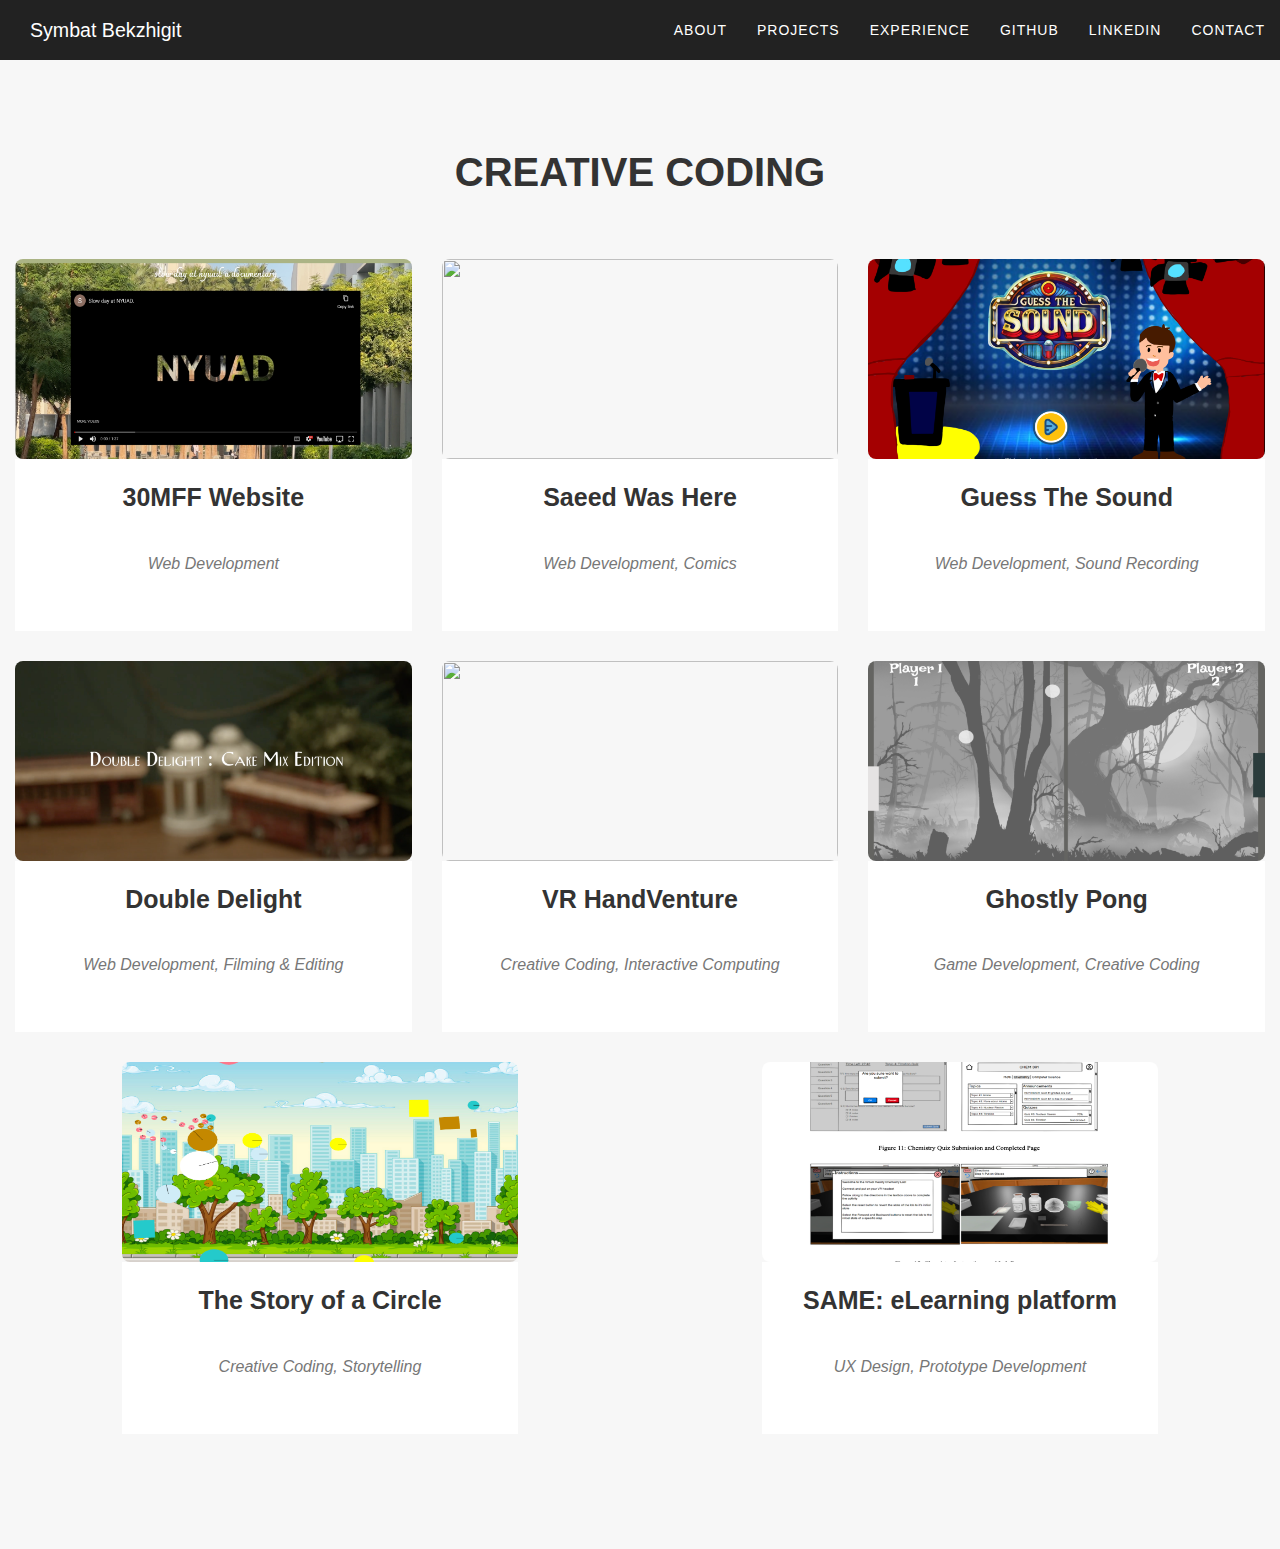
==== commit 32a2a5ee: "Fixed issues with misalingment of containers in the projects page" ====
--- a/creative-coding.html
+++ b/creative-coding.html
@@ -62,10 +62,8 @@
 
     <section id="portfolio" class="bg-light-gray">
         <div class="container">
-            <div class="row">
-                <div class="col-lg-12 text-center">
-                    <h2 class="section-heading">Creative Coding</h2>
-                </div>
+            <div class="text-center">
+                <h2 class="section-heading">Creative Coding</h2>
             </div>
             <div class="row">
                 <div class="col-md-4 col-sm-6 portfolio-item">
--- a/style.css
+++ b/style.css
@@ -249,6 +249,10 @@
     max-width: 100%; 
     margin-right: 0;
     margin-left: 0;
+    align-items: stretch;
+    height: auto; 
+
+
 }
 
 @media(min-width:768px) {
@@ -294,6 +298,8 @@
         max-width: 100%; 
         margin-right: 0;
         margin-left: 0;
+        align-items: stretch;
+
     }
 }
 
@@ -356,7 +362,6 @@
 }
 }
 
-
 /* large window size */
 
 @media(min-width:768px) {
@@ -399,7 +404,10 @@
 
 section h2.section-heading {
     margin-bottom: 50px;
-    font-size: 40px;
+    margin-top: 50px;
+    font-size: 32px;
+    text-align: center; /* Ensure the text is always centered */
+
 }
 
 section h3.section-subheading {
@@ -415,10 +423,34 @@
 
 }
 
+/* Medium devices (landscape tablets, 768px and up) */
 @media(min-width:768px) {
     section {
-        padding: 150px 0;
-    }
+        padding: 100px 0;
+    }
+
+    section h2.section-heading {
+        margin-bottom: 50px;
+        font-size: 35px;
+        text-align: center; /* Ensure the text is always centered */
+
+    }
+}
+
+
+/* Large devices (laptops/desktops, 992px and up) */
+@media (min-width: 992px) {
+    section {
+        padding: 100px 0;
+    }
+
+    section h2.section-heading {
+        margin-bottom: 50px;
+        font-size: 40px;
+        text-align: center; /* Ensure the text is always centered */
+
+    }
+    
 }
 
 .service-heading {
@@ -428,49 +460,62 @@
 
 /* changes for new 3 blocks start here */
 
-#portfolio .portfolio-item {
+#projects {
+    padding-left: 20px;
+    padding-right: 20px ;
+    padding-bottom: 250px;
+}
+#projects .portfolio-item {
     right: 0;
-    margin: 0 0 15px;
+    margin: 20px auto;
     /* margin: 0 0 30px; */
 
 }
     
-#portfolio .portfolio-caption {
+#projects .portfolio-caption {
     text-align: center;
-    background: black;
-    padding: 20px;
+    background: #fff;
+    padding: 50px;
     border-radius: 8px;
     box-shadow: 0 4px 6px rgba(0, 0, 0, 0.1);
-}
-
+
+}
 
 /* Make entire portfolio block clickable */
-.portfolio-item-link {
+#projects .portfolio-item-link {
     display: block; 
     text-decoration: none;
     color: inherit; 
+
   }
   
   /* Add hover effect for the entire block */
-  .portfolio-item-link:hover .portfolio-hover {
+#projects .portfolio-item-link:hover .portfolio-hover {
     opacity: 1; 
 
   }
 
-  .portfolio-item-link:hover {
+#projects .portfolio-item-link:hover {
     transform: scale(1.05);
     background: #B9A0FF;
+    color: #B9A0FF;
     border-radius: 8px;
   }
   
 
 /* for project modals */
+
+#portfolio .portfolio-item {
+    /* margin: 0 0 30px; */
+    margin: 30px 0 0 10px;
+}
 
 #portfolio .portfolio-item .portfolio-link {
     display: block;
     position: relative;
     margin: 0 auto;
     max-width: 400px;
+    
 }
 
 #portfolio .portfolio-item .portfolio-link .portfolio-hover {
@@ -510,7 +555,7 @@
 
 #portfolio .portfolio-item .portfolio-caption {
     margin: 0 auto;
-    padding: 25px;
+    padding: 15px;
     max-width: 400px;
     text-align: center;
     background-color: #fff;
@@ -524,21 +569,44 @@
 }
 
 #portfolio .portfolio-item .portfolio-caption p {
-    margin: 40px;
+    /* margin: 40px; */
     font-family: "Droid Serif","Helvetica Neue",Helvetica,Arial,sans-serif;
     font-size: 16px;
     font-style: italic;
+    margin: 40px 0; /* Reduce margin for consistency */
+    line-height: 1.5; /* Improve readability */
+
+
 }
 
 #portfolio * {
     z-index: 2;
 }
 
+#portfolio .row {
+    display: flex;
+    flex-wrap: wrap;
+    align-items: stretch; /* Make all child items match height */
+    justify-content: center; /* Center items horizontally */
+
+}
+
+
+.img-responsive {
+    width: 100%;
+    height: 200px; /* Set a consistent height */
+    object-fit: cover; /* Crop images to fit without distortion */
+    border-radius: 8px; /* Optional: Add rounded corners for aesthetics */
+}
+  
+
 @media(min-width:767px) {
     #portfolio .portfolio-item {
-        margin: 0 0 30px;
-    }
-}
+        /* margin: 0 0 30px; */
+        margin: 15px auto;
+    }
+}
+
 
 .timeline {
     position: relative;
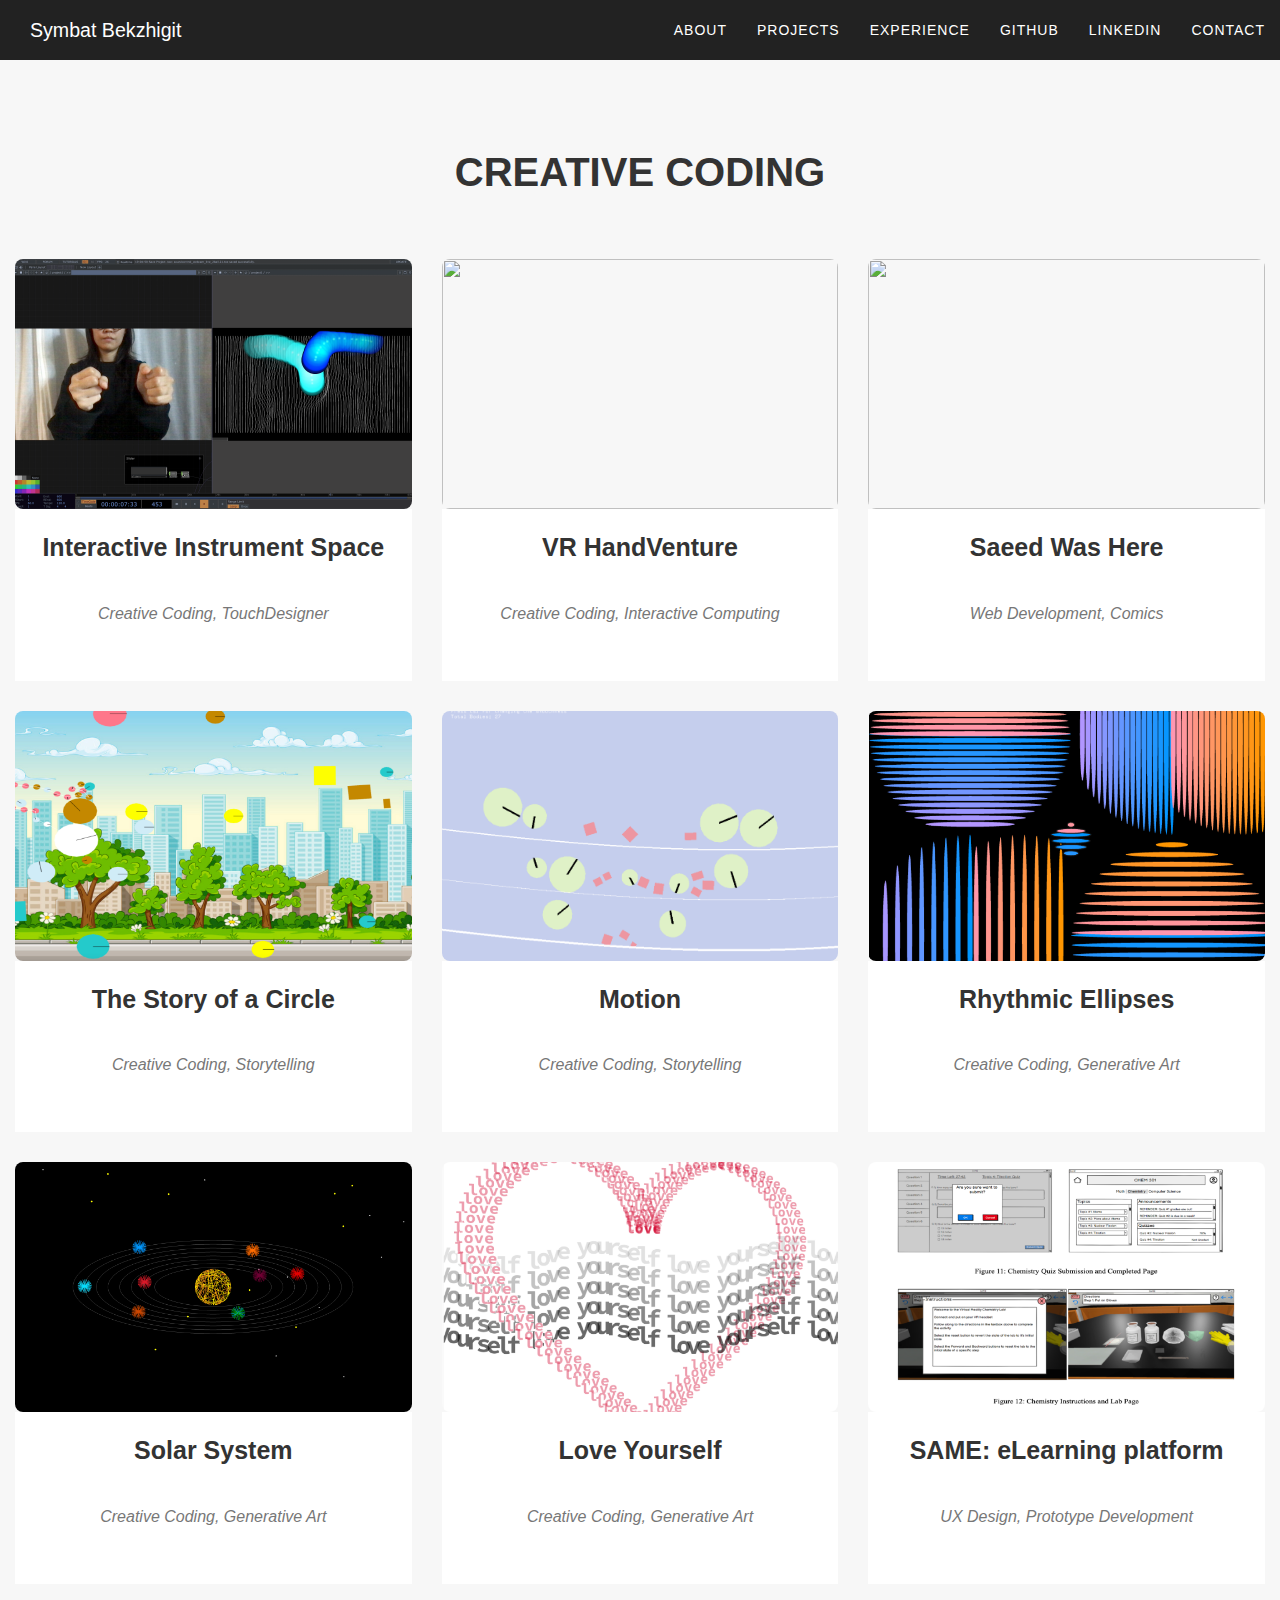
==== commit 1fd70d47: "Added creative coding projects" ====
--- a/creative-coding.html
+++ b/creative-coding.html
@@ -73,16 +73,33 @@
                                 <i class="fa fa-plus fa-3x"></i>
                             </div>
                         </div>
-                        <img src="./images/30mff_image.png" class="img-responsive" alt="">
-
-                    </a>
-                    <div class="portfolio-caption">
-                        <h4>30MFF Website</h4>
-                        <p class="text-muted">Web Development</p>
-                    </div>
-                </div>
+                        <img src="./images/instrumentspace_image.png" class="img-responsive" alt="">
+
+                    </a>
+                    <div class="portfolio-caption">
+                        <h4>Interactive Instrument Space</h4>
+                        <p class="text-muted">Creative Coding, TouchDesigner</p>
+                    </div>
+                </div>
+
                 <div class="col-md-4 col-sm-6 portfolio-item">
                     <a href="#portfolioModal2" class="portfolio-link" data-toggle="modal">
+                        <div class="portfolio-hover">
+                            <div class="portfolio-hover-content">
+                                <i class="fa fa-plus fa-3x"></i>
+                            </div>
+                        </div>
+                        <img src="./images/handventure_image.png" class="img-responsive" alt="">
+                    </a>
+                    <div class="portfolio-caption">
+                        <h4>VR HandVenture</h4>
+                        <p class="text-muted">Creative Coding, Interactive Computing</p>
+                    </div>
+                </div>
+
+
+                <div class="col-md-4 col-sm-6 portfolio-item">
+                    <a href="#portfolioModal3" class="portfolio-link" data-toggle="modal">
                         <div class="portfolio-hover">
                             <div class="portfolio-hover-content">
                                 <i class="fa fa-plus fa-3x"></i>
@@ -95,66 +112,10 @@
                         <p class="text-muted">Web Development, Comics</p>
                     </div>
                 </div>
-                <div class="col-md-4 col-sm-6 portfolio-item">
-                    <a href="#portfolioModal3" class="portfolio-link" data-toggle="modal">
-                        <div class="portfolio-hover">
-                            <div class="portfolio-hover-content">
-                                <i class="fa fa-plus fa-3x"></i>
-                            </div>
-                        </div>
-                        <img src="./images/gts_image.png" class="img-responsive" alt="">
-                    </a>
-                    <div class="portfolio-caption">
-                        <h4>Guess The Sound</h4>
-                        <p class="text-muted">Web Development, Sound Recording</p>
-                    </div>
-                </div>
+
+
                 <div class="col-md-4 col-sm-6 portfolio-item">
                     <a href="#portfolioModal4" class="portfolio-link" data-toggle="modal">
-                        <div class="portfolio-hover">
-                            <div class="portfolio-hover-content">
-                                <i class="fa fa-plus fa-3x"></i>
-                            </div>
-                        </div>
-                        <img src="./images/dd_image.png" class="img-responsive" alt="">
-                    </a>
-                    <div class="portfolio-caption">
-                        <h4>Double Delight</h4>
-                        <p class="text-muted">Web Development, Filming & Editing</p>
-                    </div>
-                </div>
-                <div class="col-md-4 col-sm-6 portfolio-item">
-                    <a href="#portfolioModal5" class="portfolio-link" data-toggle="modal">
-                        <div class="portfolio-hover">
-                            <div class="portfolio-hover-content">
-                                <i class="fa fa-plus fa-3x"></i>
-                            </div>
-                        </div>
-                        <img src="./images/handventure_image.png" class="img-responsive" alt="">
-                    </a>
-                    <div class="portfolio-caption">
-                        <h4>VR HandVenture</h4>
-                        <p class="text-muted">Creative Coding, Interactive Computing</p>
-                    </div>
-                </div>
-
-                <div class="col-md-4 col-sm-6 portfolio-item">
-                    <a href="#portfolioModal6" class="portfolio-link" data-toggle="modal">
-                        <div class="portfolio-hover">
-                            <div class="portfolio-hover-content">
-                                <i class="fa fa-plus fa-3x"></i>
-                            </div>
-                        </div>
-                        <img src="./images/pong_image.png" class="img-responsive" alt="">
-                    </a>
-                    <div class="portfolio-caption">
-                        <h4>Ghostly Pong</h4>
-                        <p class="text-muted">Game Development, Creative Coding</p>
-                    </div>
-                </div>
-
-                <div class="col-md-4 col-sm-6 portfolio-item">
-                    <a href="#portfolioModal7" class="portfolio-link" data-toggle="modal">
                         <div class="portfolio-hover">
                             <div class="portfolio-hover-content">
                                 <i class="fa fa-plus fa-3x"></i>
@@ -169,7 +130,71 @@
                 </div>
 
                 <div class="col-md-4 col-sm-6 portfolio-item">
+                    <a href="#portfolioModal5" class="portfolio-link" data-toggle="modal">
+                        <div class="portfolio-hover">
+                            <div class="portfolio-hover-content">
+                                <i class="fa fa-plus fa-3x"></i>
+                            </div>
+                        </div>
+                        <img src="./images/motion_image.png" class="img-responsive" alt="">
+                    </a>
+                    <div class="portfolio-caption">
+                        <h4>Motion</h4>
+                        <p class="text-muted">Creative Coding, Storytelling</p>
+                    </div>
+                </div>
+
+
+                <div class="col-md-4 col-sm-6 portfolio-item">
+                    <a href="#portfolioModal6" class="portfolio-link" data-toggle="modal">
+                        <div class="portfolio-hover">
+                            <div class="portfolio-hover-content">
+                                <i class="fa fa-plus fa-3x"></i>
+                            </div>
+                        </div>
+                        <img src="./images/rhytmicellipses_image.png" class="img-responsive" alt="">
+                    </a>
+                    <div class="portfolio-caption">
+                        <h4>Rhythmic Ellipses</h4>
+                        <p class="text-muted">Creative Coding, Generative Art</p>
+                    </div>
+                </div>
+
+                <div class="col-md-4 col-sm-6 portfolio-item">
+                    <a href="#portfolioModal7" class="portfolio-link" data-toggle="modal">
+                        <div class="portfolio-hover">
+                            <div class="portfolio-hover-content">
+                                <i class="fa fa-plus fa-3x"></i>
+                            </div>
+                        </div>
+                        <img src="./images/solarsystem_image.png" class="img-responsive" alt="">
+                    </a>
+                    <div class="portfolio-caption">
+                        <h4>Solar System</h4>
+                        <p class="text-muted">Creative Coding, Generative Art</p>
+                    </div>
+                </div>
+
+
+                <div class="col-md-4 col-sm-6 portfolio-item">
                     <a href="#portfolioModal8" class="portfolio-link" data-toggle="modal">
+                        <div class="portfolio-hover">
+                            <div class="portfolio-hover-content">
+                                <i class="fa fa-plus fa-3x"></i>
+                            </div>
+                        </div>
+                        <img src="./images/loveyourself_image.png" class="img-responsive" alt="">
+                    </a>
+                    <div class="portfolio-caption">
+                        <h4>Love Yourself</h4>
+                        <p class="text-muted">Creative Coding, Generative Art</p>
+                    </div>
+                </div>
+
+
+
+                <div class="col-md-4 col-sm-6 portfolio-item">
+                    <a href="#portfolioModal9" class="portfolio-link" data-toggle="modal">
                         <div class="portfolio-hover">
                             <div class="portfolio-hover-content">
                                 <i class="fa fa-plus fa-3x"></i>
@@ -206,32 +231,68 @@
                     <div class="col-lg-8 col-lg-offset-2">
                         <div class="modal-body">
                             <!-- Project Details Go Here -->
-                            <h2>30MFF Website</h2>
-                            <p class="item-intro text-muted">HTML, CSS, JavaScript</p>
-                            <img class="img-responsive" src="./images/30mff_image.png" alt="">
-                            <p>This project is a website that lets the viewer embark on a digital voyage through the tranquil enclaves of NYUAD campus. Offering a serene escape from the usual campus commotion, it invites visitors to explore the quieter facets of university life through a captivating blend of videography and photography.
-                                This website serves as a digital diary of my experience at NYUAD, capturing moments of tranquility amidst the bustling energy of campus. Embracing a theme of introspection, each element - from the handwritten letter greeting visitors to the calming color palette - invites viewers to pause, reflect, and immerse themselves in the peaceful essence of our campus.
-                                The aim is simple: to transport visitors to a state of serene contemplation. By meticulously curating content and design, I endeavor to create an immersive experience that resonates deeply with viewers. Whether you're a current student seeking solace or a prospective visitor curious about campus life, this project offers and emphasizes the importance of tranquil escape from the chaos of everyday life.
-                                </p>
-                            <ul class="list-inline">
-                                <li>Date: Feb 2014</li>
-                                <li>Category: Web Development, Filming, Storytelling</li>
-                            </ul>
-                            <a href="https://github.com/symbat-bekzhigit/NYUAD-website" class="btn btn-primary" role="button">
-                                <i class="fa fa-times"></i> Source Code
-                            </a>
-                            <a href="https://symbat-bekzhigit.github.io/NYUAD-website/" class="btn btn-primary" role="button">
-                                <i class="fa fa-times"></i> Live Demo
-                            </a>
-                        </div>
-                    </div>
-                </div>
-            </div>
-        </div>
-    </div>
+                            <h2>Interactive Instrument Space</h2>
+                            <p class="item-intro text-muted">TouchDesigner, Ableton</p>
+                            <img class="img-responsive" src="./images/instrumentspace_image.png" alt="">
+                            <p>This project aims to experiment with how our actions can influence a digital space. 
+                                Moving our hands, we created an interactive instrument to design sound in the digital space. According to the interaction map, 
+                                three types of interactions were used: motion to visual, motion to sound, and sound to visual.</p>
+                            <ul class="list-inline">
+                                <li>Date: Oct 2024</li>
+                                <li>Category: Creative Coding, Interactive Computing</li>
+                            </ul>
+                            <a href="https://github.com/symbat-bekzhigit/interactive-instrument-space" class="btn btn-primary" role="button">
+                                <i class="fa fa-times"></i> Source Code
+                            </a>
+                            <a href="https://youtu.be/Jxv_4OxCO1M" class="btn btn-primary" role="button">
+                                <i class="fa fa-times"></i> Live Demo
+                            </a>
+                        </div>
+                    </div>
+                </div>
+            </div>
+        </div>
+    </div>
+
 
     <!-- Portfolio Modal 2 -->
     <div class="portfolio-modal modal fade" id="portfolioModal2" tabindex="-1" role="dialog" aria-hidden="true">
+        <div class="modal-content">
+            <div class="close-modal" data-dismiss="modal">
+                <div class="lr">
+                    <div class="rl">
+                    </div>
+                </div>
+            </div>
+            <div class="container">
+                <div class="row">
+                    <div class="col-lg-8 col-lg-offset-2">
+                        <div class="modal-body">
+                            <!-- Project Details Go Here -->
+                            <h2>VR HandVenture</h2>
+                            <p class="item-intro text-muted">C++, JavaScript on p5.js, Arduino, CSS, HTML</p>
+                            <img class="img-responsive img-centered" src="./images/handventure_image.png" alt="">
+                            <p>As the name of the project suggests, for my final project I created the “VR” gloves that allows the user to control the hand movement and explore different places of Kazakhstan through their panorama images. I have always been fascinated by the beauty of my country, and I want other people to see those beautiful places as well. The destination points that the user can explore include a variety of landscapes, starting from dense forests and mountain lakes, and ending with deserts and canyons.
+                            </p>
+                            <ul class="list-inline">
+                                <li>Date: May 2023</li>
+                                <li>Category: Creative Coding, Interactive Computing</li>
+                            </ul>
+                            <a href="https://github.com/symbat-bekzhigit/VR-HandVenture" class="btn btn-primary" role="button">
+                                <i class="fa fa-times"></i> Source Code
+                            </a>
+                            <a href="https://youtu.be/LoHQYJpVKYc" class="btn btn-primary" role="button">
+                                <i class="fa fa-times"></i> Live Demo
+                            </a>
+                        </div>
+                    </div>
+                </div>
+            </div>
+        </div>
+    </div>
+
+    <!-- Portfolio Modal 3 -->
+    <div class="portfolio-modal modal fade" id="portfolioModal3" tabindex="-1" role="dialog" aria-hidden="true">
         <div class="modal-content">
             <div class="close-modal" data-dismiss="modal">
                 <div class="lr">
@@ -266,154 +327,10 @@
         </div>
     </div>
 
-    <!-- Portfolio Modal 3 -->
-    <div class="portfolio-modal modal fade" id="portfolioModal3" tabindex="-1" role="dialog" aria-hidden="true">
-        <div class="modal-content">
-            <div class="close-modal" data-dismiss="modal">
-                <div class="lr">
-                    <div class="rl">
-                    </div>
-                </div>
-            </div>
-            <div class="container">
-                <div class="row">
-                    <div class="col-lg-8 col-lg-offset-2">
-                        <div class="modal-body">
-                            <!-- Project Details Go Here -->
-                            <h2>Guess The Sound</h2>
-                            <p class="item-intro text-muted">HTML, CSS, JavaScript</p>
-                            <img class="img-responsive img-centered" src="./images/gts_image.png" alt="">
-                            <p>The sound project was inspired by the social media trends of ASMR and Mukbangs to depict an engaging online experience akin to a TV game show. Typically ASMR represents trying to come up with different sounds to make the listener feel a ticklish feeling, while Mukbangs are generally eating on camera. The team wanted to combine the audio-entertaining components of both to create the “Late Night Guess the Sound” quiz. Through creative design and development, the website showcases an exciting sound guessing game having the players immerse themselves in a variety of audio challenges, where their keen ears are put to the test. Each round presents a diverse array of sounds and expects participants to decipher their origins. With each correct guess, players earn points. Structured into two distinct question types, the game offers variety and complexity. Type 1 questions consist of multiple-choice options, asking to guess the identity of a single sound. Meanwhile, Type 2 questions elevate the stakes, presenting similar sounds alongside a keyword, challenging players to discern the most fitting match. With only accurate answers contributing to their cumulative score, players are pushed to guess correctly to get the most points.
-                                </p>
-                            <p>This was a team project. Other contributors are Tomiris Suleimenova, Khadija Khalid, and Sara Alameri. </p>
-                            <ul class="list-inline">
-                                <li>Date: Apr 2014</li>
-                                <li>Category: Web Development, Sound recording & editing, Storytelling</li>
-                            </ul>
-                            <a href="https://github.com/symbat-bekzhigit/guess-the-sound-game" class="btn btn-primary" role="button">
-                                <i class="fa fa-times"></i> Source Code
-                            </a>
-                            <a href="https://symbat-bekzhigit.github.io/guess-the-sound-game/" class="btn btn-primary" role="button">
-                                <i class="fa fa-times"></i> Live Demo
-                            </a>
-                        </div>
-                    </div>
-                </div>
-            </div>
-        </div>
-    </div>
+
 
     <!-- Portfolio Modal 4 -->
     <div class="portfolio-modal modal fade" id="portfolioModal4" tabindex="-1" role="dialog" aria-hidden="true">
-        <div class="modal-content">
-            <div class="close-modal" data-dismiss="modal">
-                <div class="lr">
-                    <div class="rl">
-                    </div>
-                </div>
-            </div>
-            <div class="container">
-                <div class="row">
-                    <div class="col-lg-8 col-lg-offset-2">
-                        <div class="modal-body">
-                            <!-- Project Details Go Here -->
-                            <h2>Double Delight</h2>
-                            <p class="item-intro text-muted">HTML, CSS, JavaScript, Adobe Premiere Pro, Adobe After Effects</p>
-                            <img class="img-responsive img-centered" src="./images/dd_image.png" alt="">
-                            <p>This project aims to establish an innovative video channel to engage audiences to learn how to cook effectively via interactive video tutorials. Following the example of the picturesque, low-fi, faceless cooking videos on YouTube and Instagram, we shot our videos to emphasise a peaceful visual style, which is characterised with soft light and body language as an expressive element. The website focuses on using one general cake mix and subsequently, through different video routes, it teaches users to make two separate recipes. Viewers are guided to pick their base recipe from pre-selected options, and are then invited to customise their creation by using the various decorative options that are displayed later on. The aim was to create an immersive and interactive experience so the videos not only teach but also entertain, offering relaxing visuals and stimulating audience participation during the process. 
-                            </p>
-                            <p>This was a team project. Other contributors are Khadija Khalid, Mariam Al Khoori, and Faizan Raza.</p>
-                            <ul class="list-inline">
-                                <li>Date: Apr 2014</li>
-                                <li>Category: Web Development, Filming & Editing, Storytelling</li>
-                            </ul>
-                            <a href="https://github.com/faizanraza09/Double-Delight" class="btn btn-primary" role="button">
-                                <i class="fa fa-times"></i> Source Code
-                            </a>
-                            <a href="https://faizanraza09.github.io/Double-Delight/" class="btn btn-primary" role="button">
-                                <i class="fa fa-times"></i> Live Demo
-                            </a>
-                        </div>
-                    </div>
-                </div>
-            </div>
-        </div>
-    </div>
-
-    <!-- Portfolio Modal 5 -->
-    <div class="portfolio-modal modal fade" id="portfolioModal5" tabindex="-1" role="dialog" aria-hidden="true">
-        <div class="modal-content">
-            <div class="close-modal" data-dismiss="modal">
-                <div class="lr">
-                    <div class="rl">
-                    </div>
-                </div>
-            </div>
-            <div class="container">
-                <div class="row">
-                    <div class="col-lg-8 col-lg-offset-2">
-                        <div class="modal-body">
-                            <!-- Project Details Go Here -->
-                            <h2>VR HandVenture</h2>
-                            <p class="item-intro text-muted">C++, JavaScript on p5.js, Arduino, CSS, HTML</p>
-                            <img class="img-responsive img-centered" src="./images/handventure_image.png" alt="">
-                            <p>As the name of the project suggests, for my final project I created the “VR” gloves that allows the user to control the hand movement and explore different places of Kazakhstan through their panorama images. I have always been fascinated by the beauty of my country, and I want other people to see those beautiful places as well. The destination points that the user can explore include a variety of landscapes, starting from dense forests and mountain lakes, and ending with deserts and canyons.
-                            </p>
-                            <ul class="list-inline">
-                                <li>Date: May 2023</li>
-                                <li>Category: Creative Coding, Interactive Computing</li>
-                            </ul>
-                            <a href="https://github.com/symbat-bekzhigit/VR-HandVenture" class="btn btn-primary" role="button">
-                                <i class="fa fa-times"></i> Source Code
-                            </a>
-                            <a href="https://youtu.be/LoHQYJpVKYc" class="btn btn-primary" role="button">
-                                <i class="fa fa-times"></i> Live Demo
-                            </a>
-                        </div>
-                    </div>
-                </div>
-            </div>
-        </div>
-    </div>
-
-    <!-- Portfolio Modal 6 -->
-    <div class="portfolio-modal modal fade" id="portfolioModal6" tabindex="-1" role="dialog" aria-hidden="true">
-        <div class="modal-content">
-            <div class="close-modal" data-dismiss="modal">
-                <div class="lr">
-                    <div class="rl">
-                    </div>
-                </div>
-            </div>
-            <div class="container">
-                <div class="row">
-                    <div class="col-lg-8 col-lg-offset-2">
-                        <div class="modal-body">
-                            <!-- Project Details Go Here -->
-                            <h2>Ghostly Pong</h2>
-                            <p class="item-intro text-muted">JavaScript on p5.js, CSS, HTML</p>
-                            <img class="img-responsive img-centered" src="./images/pong_image.png" alt="">
-                            <p>Ghostly Pong is a modification of Ping Pong game where, instead of playing with one disk, the players play with two, and the disks will keep periodically disappearing and reappearing during the game, just like a ghost.</p>
-                            <ul class="list-inline">
-                                <li>Date: Mar 2023</li>
-                                <li>Category: Game Development, Creative Coding</li>
-                            </ul>
-                            <a href="https://github.com/symbat-bekzhigit/Ghostly-Pong" class="btn btn-primary" role="button">
-                                <i class="fa fa-times"></i> Source Code
-                            </a>
-                            <a href="https://editor.p5js.org/symbatb/sketches/LKhQtZmjB" class="btn btn-primary" role="button">
-                                <i class="fa fa-times"></i> Live Demo
-                            </a>
-                        </div>
-                    </div>
-                </div>
-            </div>
-        </div>
-    </div>
-
-
-    <!-- Portfolio Modal 7 -->
-    <div class="portfolio-modal modal fade" id="portfolioModal7" tabindex="-1" role="dialog" aria-hidden="true">
         <div class="modal-content">
             <div class="close-modal" data-dismiss="modal">
                 <div class="lr">
@@ -432,7 +349,6 @@
                             <p>In this interactive storytelling experience, I tell the story of adapting to a new environment (or overcoming a crisis) through the use of the features of the ofBox2D addon. The main protagonist of this story is a white circle and the story consists of 3 phases: React, Adapt, and Evolve.
                             </p>
                             <ul class="list-inline">
-                                <li>Date: Oct 2021</li>
                                 <li>Category: Creative Coding, Storytelling</li>
                             </ul>
                             <a href="https://github.com/symbat-bekzhigit/projects/tree/main/assignment3" class="btn btn-primary" role="button">
@@ -449,10 +365,151 @@
     </div>
 
 
+      <!-- Portfolio Modal 5 -->
+      <div class="portfolio-modal modal fade" id="portfolioModal5" tabindex="-1" role="dialog" aria-hidden="true">
+        <div class="modal-content">
+            <div class="close-modal" data-dismiss="modal">
+                <div class="lr">
+                    <div class="rl">
+                    </div>
+                </div>
+            </div>
+            <div class="container">
+                <div class="row">
+                    <div class="col-lg-8 col-lg-offset-2">
+                        <div class="modal-body">
+                            <!-- Project Details Go Here -->
+                            <h2>Motion</h2>
+                            <p class="item-intro text-muted">C++ on OpenFrameworks, ofxBox2D addon</p>
+                            <img class="img-responsive img-centered" src="./images/motion_image.png" alt="">
+                            <p>This project explroes the concept of motion through an animation consisting of 
+                                circles and blocks moving along the path by relying on physics laws such as gravity, acceleration, etc.</p>
+                            <ul class="list-inline">
+                                <li>Category: Creative Coding, Storytelling</li>
+                            </ul>
+                            <a href="https://github.com/symbat-bekzhigit/projects/tree/main/assignment2" class="btn btn-primary" role="button">
+                                <i class="fa fa-times"></i> Source Code
+                            </a>
+                            <a href="https://youtu.be/Z427i4yACKU" class="btn btn-primary" role="button">
+                                <i class="fa fa-times"></i> Live Demo
+                            </a>
+                        </div>
+                    </div>
+                </div>
+            </div>
+        </div>
+    </div>
+
+    <!-- Portfolio Modal 6 -->
+    <div class="portfolio-modal modal fade" id="portfolioModal6" tabindex="-1" role="dialog" aria-hidden="true">
+        <div class="modal-content">
+            <div class="close-modal" data-dismiss="modal">
+                <div class="lr">
+                    <div class="rl">
+                    </div>
+                </div>
+            </div>
+            <div class="container">
+                <div class="row">
+                    <div class="col-lg-8 col-lg-offset-2">
+                        <div class="modal-body">
+                            <!-- Project Details Go Here -->
+                            <h2> Rhythmic Ellipses</h2>
+                            <p class="item-intro text-muted">JavaScript on p5.js, CSS, HTML</p>
+                            <img class="img-responsive img-centered" src="./images/rhytmicellipses_image.png" alt="">
+                            <p>This is a dynamic generative abstract art created using just one shape - ellipse.
+                            </p>
+                            <ul class="list-inline">
+                                <li>Category: Creative Coding, Generative Art</li>
+                            </ul>
+                            <a href="https://github.com/symbat-bekzhigit/creative-coding/tree/main/Rhytmic%20Ellipses" class="btn btn-primary" role="button">
+                                <i class="fa fa-times"></i> Source Code
+                            </a>
+                            <a href="https://editor.p5js.org/symbatb/sketches/-G5kIF615" class="btn btn-primary" role="button">
+                                <i class="fa fa-times"></i> Live Demo
+                            </a>
+                        </div>
+                    </div>
+                </div>
+            </div>
+        </div>
+    </div>
+
+
+     <!-- Portfolio Modal 7 -->
+     <div class="portfolio-modal modal fade" id="portfolioModal7" tabindex="-1" role="dialog" aria-hidden="true">
+        <div class="modal-content">
+            <div class="close-modal" data-dismiss="modal">
+                <div class="lr">
+                    <div class="rl">
+                    </div>
+                </div>
+            </div>
+            <div class="container">
+                <div class="row">
+                    <div class="col-lg-8 col-lg-offset-2">
+                        <div class="modal-body">
+                            <!-- Project Details Go Here -->
+                            <h2>Solar System</h2>
+                            <p class="item-intro text-muted">C++ on OpenFrameworks</p>
+                            <img class="img-responsive img-centered" src="./images/solarsystem_image.png" alt="">
+                            <p>This project explores shapes and colors and how they communicate with each other
+                               through a model of the Solar System with 4 different themes.
+                            </p>
+                            <ul class="list-inline">
+                                <li>Category: Creative Coding, Generative Art</li>
+                            </ul>
+                            <a href="https://github.com/symbat-bekzhigit/projects/tree/main/assignment1" class="btn btn-primary" role="button">
+                                <i class="fa fa-times"></i> Source Code
+                            </a>
+                        </div>
+                    </div>
+                </div>
+            </div>
+        </div>
+    </div>
 
 
     <!-- Portfolio Modal 8 -->
     <div class="portfolio-modal modal fade" id="portfolioModal8" tabindex="-1" role="dialog" aria-hidden="true">
+        <div class="modal-content">
+            <div class="close-modal" data-dismiss="modal">
+                <div class="lr">
+                    <div class="rl">
+                    </div>
+                </div>
+            </div>
+            <div class="container">
+                <div class="row">
+                    <div class="col-lg-8 col-lg-offset-2">
+                        <div class="modal-body">
+                            <!-- Project Details Go Here -->
+                            <h2>Love Yourself</h2>
+                            <p class="item-intro text-muted">JavaScript on p5.js, CSS, HTML, WebGL</p>
+                            <img class="img-responsive img-centered" src="./images/loveyourself_image.png" alt="">
+                            <p>This project explores the typography concepts in combination with WebGL (Web Graphics Library), 
+                                to create an interactive generative text.
+                            </p>
+                            <ul class="list-inline">
+                                <li>Category: Creative Coding, Generative Art</li>
+                            </ul>
+                            <a href="https://github.com/symbat-bekzhigit/creative-coding/tree/main/Love%20Yourself" class="btn btn-primary" role="button">
+                                <i class="fa fa-times"></i> Source Code
+                            </a>
+                            <a href="https://editor.p5js.org/symbatb/sketches/T9kB3_M0D" class="btn btn-primary" role="button">
+                                <i class="fa fa-times"></i> Live Demo
+                            </a>
+                        </div>
+                    </div>
+                </div>
+            </div>
+        </div>
+    </div>
+
+
+
+    <!-- Portfolio Modal 9 -->
+    <div class="portfolio-modal modal fade" id="portfolioModal9" tabindex="-1" role="dialog" aria-hidden="true">
         <div class="modal-content">
             <div class="close-modal" data-dismiss="modal">
                 <div class="lr">
--- a/style.css
+++ b/style.css
@@ -592,13 +592,20 @@
 }
 
 
-.img-responsive {
+.portfolio-item .img-responsive{
     width: 100%;
-    height: 200px; /* Set a consistent height */
+    height: 250px; /* Set a consistent height */
     object-fit: cover; /* Crop images to fit without distortion */
     border-radius: 8px; /* Optional: Add rounded corners for aesthetics */
 }
-  
+
+.modal-body .img-responsive{
+    width: 100%;
+    height: 100%; /* Set a consistent height */
+    object-fit: cover; /* Crop images to fit without distortion */
+    border-radius: 8px; /* Optional: Add rounded corners for aesthetics */
+}
+
 
 @media(min-width:767px) {
     #portfolio .portfolio-item {
@@ -969,13 +976,16 @@
 .portfolio-modal .modal-content p.item-intro {
     margin: 20px 0 30px;
     font-family: "Droid Serif","Helvetica Neue",Helvetica,Arial,sans-serif;
-    font-size: 16px;
-    font-style: italic;
+    font-size: 18px;
+    font-weight: 500;
 }
 
 .portfolio-modal .modal-content ul.list-inline {
     margin-top: 0;
     margin-bottom: 30px;
+    font-size: 16px;
+    font-style: italic;
+
 }
 
 .portfolio-modal .modal-content img {
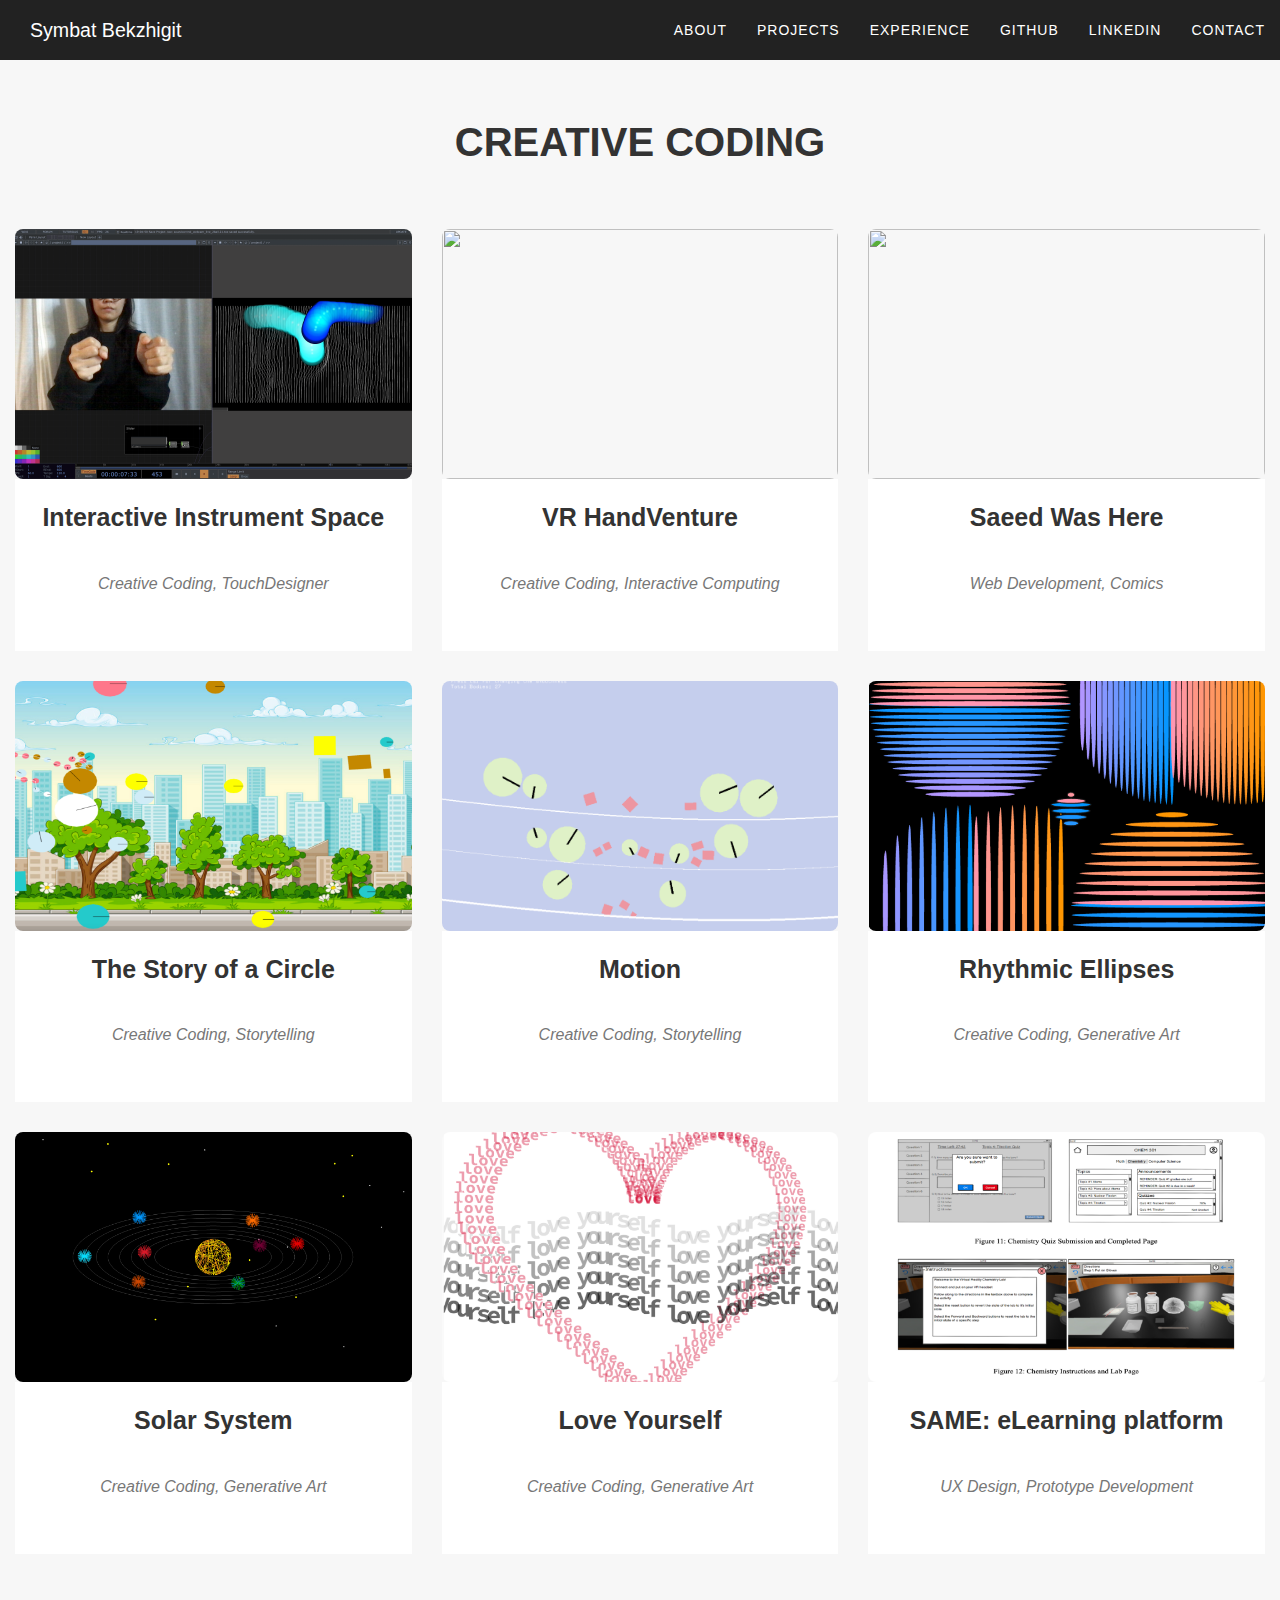
==== commit 678b6c5b: "updated project SAME" ====
--- a/creative-coding.html
+++ b/creative-coding.html
@@ -525,7 +525,9 @@
                             <h2>SAME: eLearning platform</h2>
                             <p class="item-intro text-muted">Balsamiq</p>
                             <img class="img-responsive img-centered" src="./images/same_image.png" alt="">
-                            <p>In this interactive storytelling experience, I tell the story of adapting to a new environment (or overcoming a crisis) through the use of the features of the ofBox2D addon. The main protagonist of this story is a white circle and the story consists of 3 phases: React, Adapt, and Evolve.
+                            <p>
+                                This is a UI/UX project of an online learning platform for high school students that intergates VR/AR/Interactive into class activities.
+                                It involves User Research, Persona Identification, and Medium-fidelity prototype development.
                             </p>
                             <ul class="list-inline">
                                 <li>Date: Dec 2023</li>
--- a/style.css
+++ b/style.css
@@ -52,11 +52,21 @@
 h2,
 h3,
 h4,
-h5,
 h6 {
     text-transform: uppercase;
     font-family: Montserrat,"Helvetica Neue",Helvetica,Arial,sans-serif;
     font-weight: 700;
+}
+
+h5{
+    font-family: Montserrat,"Helvetica Neue",Helvetica,Arial,sans-serif;
+    font-weight: 500;
+    font-size: 1.2em;
+}
+
+.modal-body h2{
+    text-transform: none;
+
 }
 
 .img-centered {
@@ -404,11 +414,12 @@
 
 section h2.section-heading {
     margin-bottom: 50px;
-    margin-top: 50px;
+    margin-top: 20px;
     font-size: 32px;
     text-align: center; /* Ensure the text is always centered */
 
 }
+
 
 section h3.section-subheading {
     margin-top: 50px;
@@ -423,6 +434,10 @@
 
 }
 
+section h4.subheading {
+    font-size:1.5em;
+}
+
 /* Medium devices (landscape tablets, 768px and up) */
 @media(min-width:768px) {
     section {
@@ -601,7 +616,7 @@
 
 .modal-body .img-responsive{
     width: 100%;
-    height: 100%; /* Set a consistent height */
+    height: 80%; /* Set a consistent height */
     object-fit: cover; /* Crop images to fit without distortion */
     border-radius: 8px; /* Optional: Add rounded corners for aesthetics */
 }
@@ -638,6 +653,14 @@
     min-height: 50px;
 }
 
+#education .timeline>li {
+    position: relative;
+    min-height: 50px;
+    margin-bottom: 45px;
+
+}
+
+
 .timeline>li:before,
 .timeline>li:after {
     content: " ";
@@ -655,6 +678,15 @@
     padding: 0 20px 0 100px;
     text-align: left;
 }
+
+#education .timeline>li .timeline-panel {
+    float: left;
+    position: relative;
+    width: 100%;
+    padding: 0 20px 0 100px;
+    text-align: left;
+}
+
 
 .timeline>li .timeline-panel:before {
     right: auto;
@@ -680,6 +712,21 @@
     border: 7px solid #f1f1f1;
     border-radius: 100%;
     text-align: center;
+    color: #fff;
+    background-color: #B9A0FF;
+}
+
+
+#education .timeline>li .timeline-image {
+    z-index: 100;
+    position: absolute;
+    left: 0;
+    width: 80px;
+    height: 80px;
+    margin-left: 0;
+    border: 7px solid #f1f1f1;
+    border-radius: 100%;
+    float: left;
     color: #fff;
     background-color: #B9A0FF;
 }
